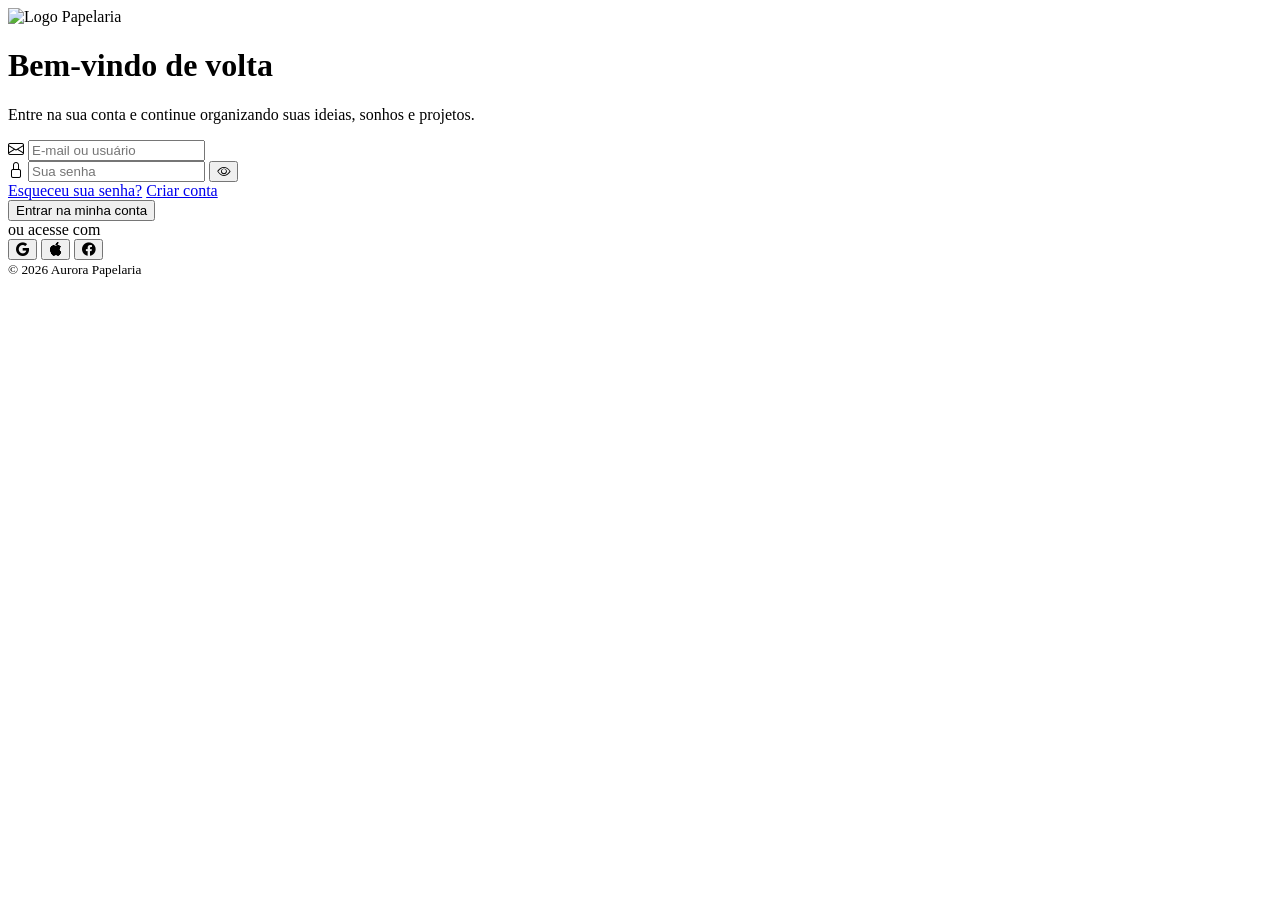
==== index.html @ 35be158d "Tela de login do Atelie - P.I" ====
<!DOCTYPE html>
<html lang="en">

<head>
    <meta charset="UTF-8">
    <meta name="viewport" content="width=device-width, initial-scale=1.0">
    <title>Login</title>
    <link rel="stylesheet" href="https://cdn.jsdelivr.net/npm/bootstrap-icons@1.10.5/font/bootstrap-icons.css">
</head>

<body>
    <main class="login-page">

        <div class="login-card">

            <!-- Logo -->
            <div class="logo-area">
                <img src="img/logo.png" alt="Logo Papelaria">
            </div>

            <!-- Título -->
            <div class="login-title">

                <h1>Bem-vindo de volta</h1>

                <p>
                    Entre na sua conta e continue organizando suas ideias,
                    sonhos e projetos.
                </p>

            </div>

            <!-- Formulário -->

            <form id="loginForm">

                <!-- Email -->

                <div class="input-group">

                    <i class="bi bi-envelope"></i>

                    <input type="email" id="email" placeholder="E-mail ou usuário" required>

                </div>

                <!-- Senha -->

                <div class="input-group">

                    <i class="bi bi-lock"></i>

                    <input type="password" id="senha" placeholder="Sua senha" required>

                    <button type="button" id="mostrarSenha" class="btn-password">

                        <i class="bi bi-eye"></i>

                    </button>

                </div>

                <!-- Links -->

                <div class="login-links">

                    <a href="#">Esqueceu sua senha?</a>

                    <a href="#">Criar conta</a>

                </div>

                <!-- Botão -->

                <button type="submit" class="btn-login">

                    Entrar na minha conta

                </button>

            </form>

            <!-- Linha -->

            <div class="divider">

                <span>ou acesse com</span>

            </div>

            <!-- Redes -->

            <div class="social-login">

                <button>

                    <i class="bi bi-google"></i>

                </button>

                <button>

                    <i class="bi bi-apple"></i>

                </button>

                <button>

                    <i class="bi bi-facebook"></i>

                </button>

            </div>

            <!-- Rodapé -->

            <div class="login-footer">

                <small>
                    © 2026 Aurora Papelaria
                </small>

            </div>

        </div>

    </main>
</body>

</html>
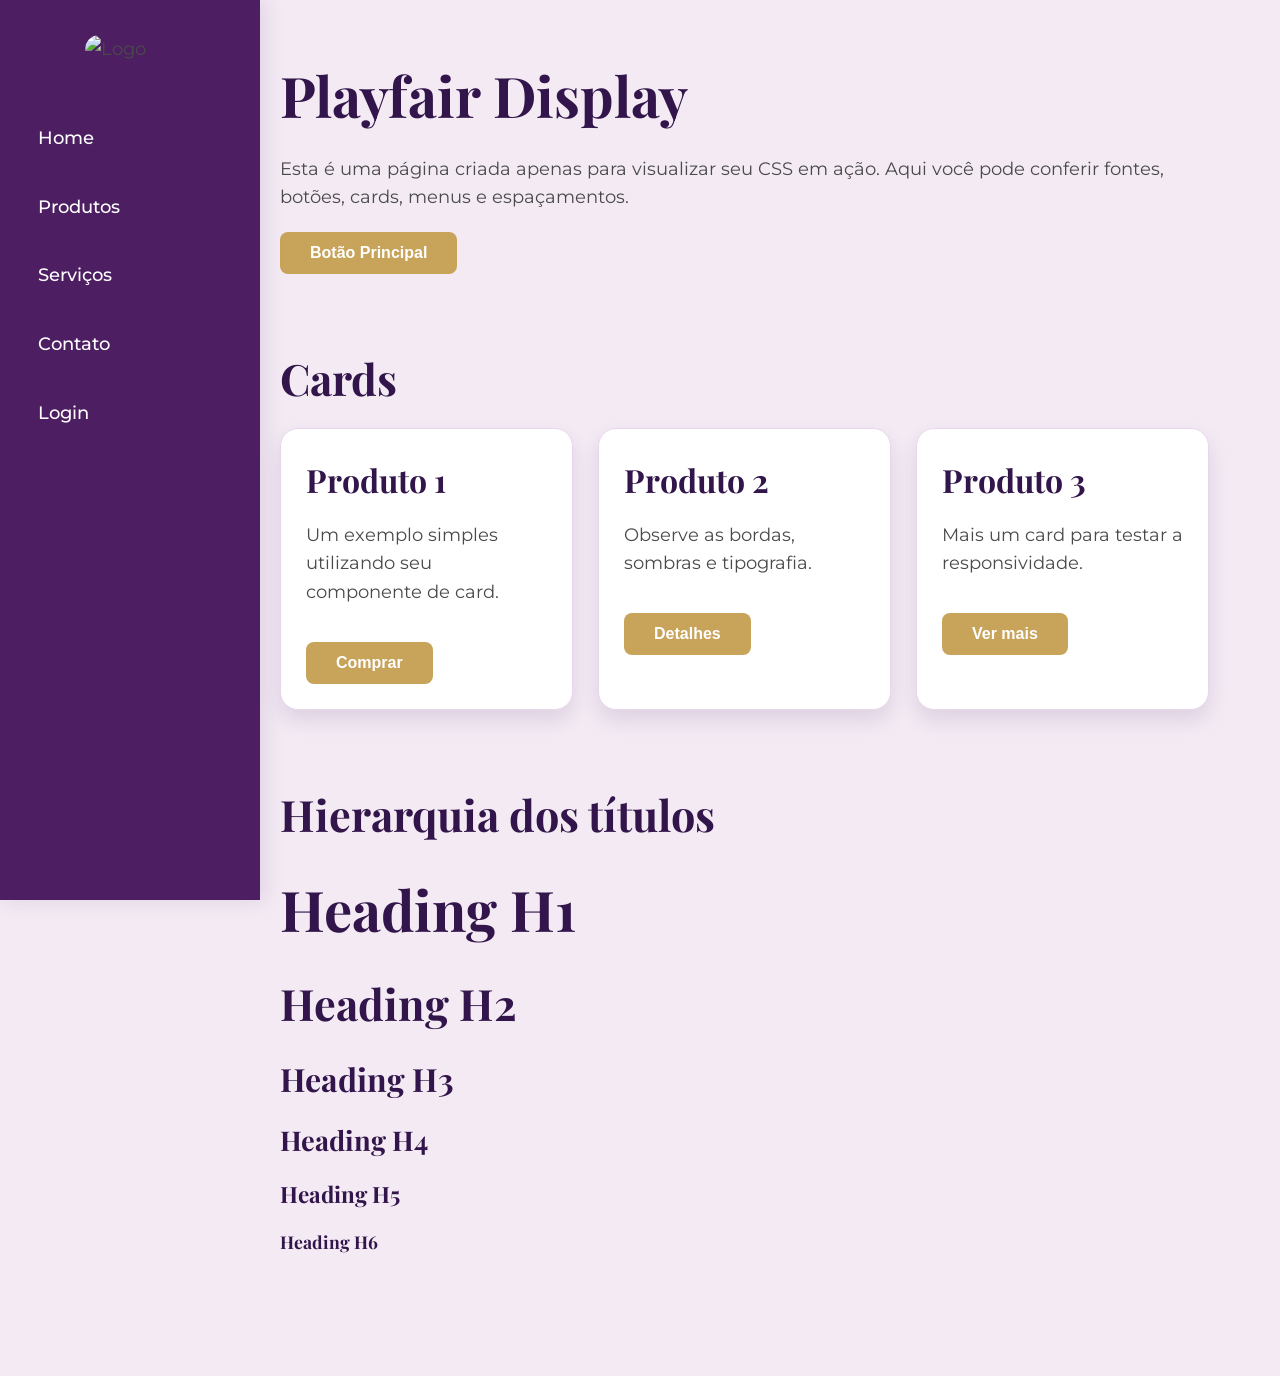
==== commit edcadf5c: "Atêlie P.I (Login)" ====
--- a/index.html
+++ b/index.html
@@ -1,130 +1,107 @@
 <!DOCTYPE html>
-<html lang="en">
-
+<html lang="pt-br">
+ 
 <head>
     <meta charset="UTF-8">
     <meta name="viewport" content="width=device-width, initial-scale=1.0">
-    <title>Login</title>
-    <link rel="stylesheet" href="https://cdn.jsdelivr.net/npm/bootstrap-icons@1.10.5/font/bootstrap-icons.css">
+    <title>Teste do CSS</title>
+    <link rel="stylesheet" href="style.css">
 </head>
-
+ 
 <body>
-    <main class="login-page">
-
-        <div class="login-card">
-
-            <!-- Logo -->
-            <div class="logo-area">
-                <img src="img/logo.png" alt="Logo Papelaria">
+ 
+    <header>
+ 
+        <nav>
+ 
+            <img class="logo" src="https://i.imgur.com/DnPA7DT.png" alt="Logo">
+ 
+            <div class="menu">
+                <a href="index.html">Home</a>
+                <a href="#">Produtos</a>
+                <a href="#">Serviços</a>
+                <a href="#">Contato</a>
+                <a href="login.html">Login</a>
             </div>
-
-            <!-- Título -->
-            <div class="login-title">
-
-                <h1>Bem-vindo de volta</h1>
-
+ 
+        </nav>
+ 
+    </header>
+ 
+    <main>
+ 
+        <div class="container">
+ 
+            <section>
+ 
+                <h1>Playfair Display</h1>
+ 
                 <p>
-                    Entre na sua conta e continue organizando suas ideias,
-                    sonhos e projetos.
+                    Esta é uma página criada apenas para visualizar seu CSS em ação.
+                    Aqui você pode conferir fontes, botões, cards, menus e espaçamentos.
                 </p>
-
-            </div>
-
-            <!-- Formulário -->
-
-            <form id="loginForm">
-
-                <!-- Email -->
-
-                <div class="input-group">
-
-                    <i class="bi bi-envelope"></i>
-
-                    <input type="email" id="email" placeholder="E-mail ou usuário" required>
-
+ 
+                <button>Botão Principal</button>
+ 
+            </section>
+ 
+            <section>
+ 
+                <h2>Cards</h2>
+ 
+                <div class="cards">
+ 
+                    <div class="card">
+                        <h3>Produto 1</h3>
+ 
+                        <p>
+                            Um exemplo simples utilizando seu componente de card.
+                        </p>
+ 
+                        <button>Comprar</button>
+                    </div>
+ 
+                    <div class="card">
+                        <h3>Produto 2</h3>
+ 
+                        <p>
+                            Observe as bordas, sombras e tipografia.
+                        </p>
+ 
+                        <button>Detalhes</button>
+                    </div>
+ 
+                    <div class="card">
+                        <h3>Produto 3</h3>
+ 
+                        <p>
+                            Mais um card para testar a responsividade.
+                        </p>
+ 
+                        <button>Ver mais</button>
+                    </div>
+ 
                 </div>
-
-                <!-- Senha -->
-
-                <div class="input-group">
-
-                    <i class="bi bi-lock"></i>
-
-                    <input type="password" id="senha" placeholder="Sua senha" required>
-
-                    <button type="button" id="mostrarSenha" class="btn-password">
-
-                        <i class="bi bi-eye"></i>
-
-                    </button>
-
-                </div>
-
-                <!-- Links -->
-
-                <div class="login-links">
-
-                    <a href="#">Esqueceu sua senha?</a>
-
-                    <a href="#">Criar conta</a>
-
-                </div>
-
-                <!-- Botão -->
-
-                <button type="submit" class="btn-login">
-
-                    Entrar na minha conta
-
-                </button>
-
-            </form>
-
-            <!-- Linha -->
-
-            <div class="divider">
-
-                <span>ou acesse com</span>
-
-            </div>
-
-            <!-- Redes -->
-
-            <div class="social-login">
-
-                <button>
-
-                    <i class="bi bi-google"></i>
-
-                </button>
-
-                <button>
-
-                    <i class="bi bi-apple"></i>
-
-                </button>
-
-                <button>
-
-                    <i class="bi bi-facebook"></i>
-
-                </button>
-
-            </div>
-
-            <!-- Rodapé -->
-
-            <div class="login-footer">
-
-                <small>
-                    © 2026 Aurora Papelaria
-                </small>
-
-            </div>
-
+ 
+            </section>
+ 
+            <section>
+ 
+                <h2>Hierarquia dos títulos</h2>
+ 
+                <h1>Heading H1</h1>
+                <h2>Heading H2</h2>
+                <h3>Heading H3</h3>
+                <h4>Heading H4</h4>
+                <h5>Heading H5</h5>
+                <h6>Heading H6</h6>
+ 
+            </section>
+ 
         </div>
-
+ 
     </main>
+ 
 </body>
-
+ 
 </html>
--- a/style.css
+++ b/style.css
@@ -0,0 +1,210 @@
+@import url('https://fonts.googleapis.com/css2?family=Montserrat:wght@300;400;500;600;700&family=Playfair+Display:wght@500;600;700&display=swap');
+ 
+:root{
+    --bg-principal:#F3EAF4;
+ 
+    --cabecalho:#4D1F62;
+    --roxo-texto:#32154A;
+    --cards:#CFAEDC;
+ 
+    --botao:#C8A35A;
+    --botao-hover:#B38E47;
+ 
+    --branco:#FFF;
+    --textinho:#4A4A4A;
+ 
+    --borda:#E8D7EC;
+    --sombra:rgba(77,31,98,.12);
+ 
+    --transition:.3s ease;
+}
+ 
+*{
+    margin:0;
+    padding:0;
+    box-sizing:border-box;
+}
+ 
+html{
+    scroll-behavior:smooth;
+}
+ 
+body{
+    background:var(--bg-principal);
+    color:var(--textinho);
+    font-family:"Montserrat",sans-serif;
+    font-size:18px;
+    line-height:1.6;
+}
+ 
+header{
+    position:fixed;
+    left:0;
+    top:0;
+    width:260px;
+    height:100vh;
+    background:var(--cabecalho);
+    box-shadow:4px 0 20px var(--sombra);
+}
+ 
+nav{
+    height:100%;
+    display:flex;
+    flex-direction:column;
+    align-items:center;
+    padding:35px 20px;
+}
+ 
+.logo{
+    width:90px;
+    margin-bottom:45px;
+    border-radius: 50px;
+}
+ 
+.menu{
+    width:100%;
+    display:flex;
+    flex-direction:column;
+    gap:10px;
+}
+ 
+.menu a{
+    color:white;
+    padding:15px 18px;
+    border-radius:12px;
+    font-weight:500;
+    transition:var(--transition);
+    text-decoration: none;
+}
+ 
+.menu a:hover{
+    background:rgba(255,255,255,.15);
+    color:var(--botao);
+    transform:translateX(8px);
+}
+ 
+main{
+    margin-left:260px;
+}
+ 
+.container{
+    width:95%;
+    padding:50px 20px;
+}
+ 
+section{
+    margin-bottom:70px;
+}
+ 
+h1,h2,h3,h4,h5,h6{
+    font-family:"Playfair Display",serif;
+    color:var(--roxo-texto);
+    margin-bottom:15px;
+}
+ 
+h1{
+    font-size:3.5rem;
+}
+ 
+h2{
+    font-size:2.7rem;
+}
+ 
+h3{
+    font-size:2rem;
+}
+ 
+h4{
+    font-size:1.7rem;
+}
+ 
+h5{
+    font-size:1.4rem;
+}
+ 
+h6{
+    font-size:1.1rem;
+}
+ 
+p{
+    margin-bottom:20px;
+}
+ 
+button{
+    background:var(--botao);
+    color:white;
+    border:none;
+    border-radius:8px;
+    padding:12px 30px;
+    cursor:pointer;
+    font-size:16px;
+    font-weight:600;
+    transition:var(--transition);
+}
+ 
+button:hover{
+    background:var(--botao-hover);
+    transform:translateY(-3px);
+}
+ 
+.cards{
+    display:grid;
+    grid-template-columns:repeat(auto-fit,minmax(260px,1fr));
+    gap:25px;
+}
+ 
+.card{
+    background:white;
+    border:1px solid var(--borda);
+    border-radius:18px;
+    box-shadow:0 10px 20px var(--sombra);
+    padding:25px;
+}
+ 
+.card button{
+    margin-top:15px;
+}
+ 
+@media(max-width:768px){
+ 
+    header{
+        position:relative;
+        width:100%;
+        height:auto;
+    }
+ 
+    nav{
+        padding:20px;
+    }
+ 
+    .logo{
+        margin-bottom:20px;
+    }
+ 
+    .menu{
+        flex-direction:row;
+        justify-content:center;
+        flex-wrap:wrap;
+    }
+ 
+    main{
+        margin-left:0;
+    }
+ 
+    .container{
+        width:92%;
+    }
+ 
+    h1{
+        font-size:2.5rem;
+    }
+ 
+    h2{
+        font-size:2rem;
+    }
+ 
+    body{
+        font-size:16px;
+    }
+ 
+}
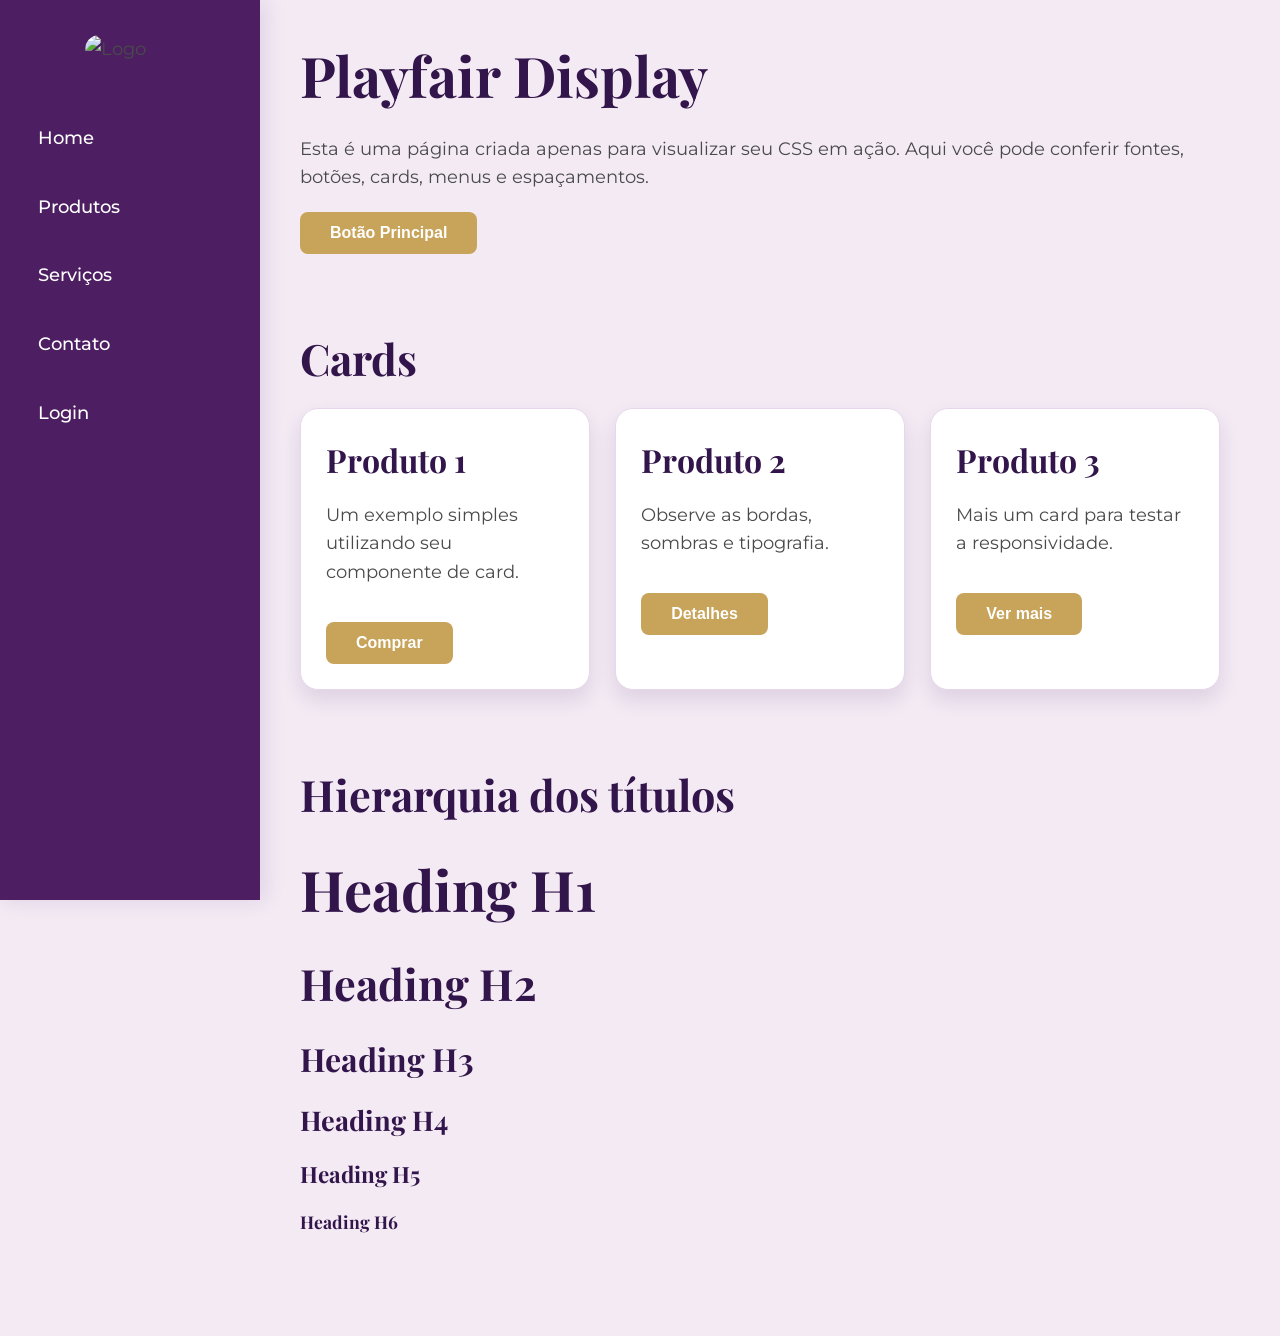
==== commit b0303cfe: "Atêlie P.I - Produtos" ====
--- a/index.html
+++ b/index.html
@@ -18,7 +18,7 @@
  
             <div class="menu">
                 <a href="index.html">Home</a>
-                <a href="#">Produtos</a>
+                <a href="produtos.html">Produtos</a>
                 <a href="#">Serviços</a>
                 <a href="#">Contato</a>
                 <a href="login.html">Login</a>
--- a/style.css
+++ b/style.css
@@ -1,210 +1,241 @@
 @import url('https://fonts.googleapis.com/css2?family=Montserrat:wght@300;400;500;600;700&family=Playfair+Display:wght@500;600;700&display=swap');
- 
-:root{
-    --bg-principal:#F3EAF4;
- 
-    --cabecalho:#4D1F62;
-    --roxo-texto:#32154A;
-    --cards:#CFAEDC;
- 
-    --botao:#C8A35A;
-    --botao-hover:#B38E47;
- 
-    --branco:#FFF;
-    --textinho:#4A4A4A;
- 
-    --borda:#E8D7EC;
-    --sombra:rgba(77,31,98,.12);
- 
-    --transition:.3s ease;
-}
- 
-*{
-    margin:0;
-    padding:0;
-    box-sizing:border-box;
-}
- 
-html{
-    scroll-behavior:smooth;
-}
- 
-body{
-    background:var(--bg-principal);
-    color:var(--textinho);
-    font-family:"Montserrat",sans-serif;
-    font-size:18px;
-    line-height:1.6;
-}
- 
-header{
-    position:fixed;
-    left:0;
-    top:0;
-    width:260px;
-    height:100vh;
-    background:var(--cabecalho);
-    box-shadow:4px 0 20px var(--sombra);
-}
- 
-nav{
-    height:100%;
-    display:flex;
-    flex-direction:column;
-    align-items:center;
-    padding:35px 20px;
-}
- 
-.logo{
-    width:90px;
-    margin-bottom:45px;
+
+:root {
+    --bg-principal: #F3EAF4;
+
+    --cabecalho: #4D1F62;
+    --roxo-texto: #32154A;
+    --cards: #CFAEDC;
+
+    --botao: #C8A35A;
+    --botao-hover: #B38E47;
+
+    --branco: #FFF;
+    --textinho: #4A4A4A;
+
+    --borda: #E8D7EC;
+    --sombra: rgba(77, 31, 98, .12);
+
+    --transition: .3s ease;
+}
+
+* {
+    margin: 0;
+    padding: 0;
+    box-sizing: border-box;
+}
+
+html {
+    scroll-behavior: smooth;
+}
+
+body {
+    background: var(--bg-principal);
+    color: var(--textinho);
+    font-family: "Montserrat", sans-serif;
+    font-size: 18px;
+    line-height: 1.6;
+}
+
+header {
+    position: fixed;
+    left: 0;
+    top: 0;
+    width: 260px;
+    height: 100vh;
+    background: var(--cabecalho);
+    box-shadow: 4px 0 20px var(--sombra);
+}
+
+nav {
+    height: 100%;
+    display: flex;
+    flex-direction: column;
+    align-items: center;
+    padding: 35px 20px;
+}
+
+.logo {
+    width: 90px;
+    margin-bottom: 45px;
     border-radius: 50px;
 }
- 
-.menu{
-    width:100%;
-    display:flex;
-    flex-direction:column;
-    gap:10px;
-}
- 
-.menu a{
-    color:white;
-    padding:15px 18px;
-    border-radius:12px;
-    font-weight:500;
-    transition:var(--transition);
+
+.menu {
+    width: 100%;
+    display: flex;
+    flex-direction: column;
+    gap: 10px;
+}
+
+.menu a {
+    color: white;
+    padding: 15px 18px;
+    border-radius: 12px;
+    font-weight: 500;
+    transition: var(--transition);
     text-decoration: none;
 }
- 
-.menu a:hover{
-    background:rgba(255,255,255,.15);
-    color:var(--botao);
-    transform:translateX(8px);
-}
- 
-main{
-    margin-left:260px;
-}
- 
-.container{
-    width:95%;
-    padding:50px 20px;
-}
- 
-section{
-    margin-bottom:70px;
-}
- 
-h1,h2,h3,h4,h5,h6{
-    font-family:"Playfair Display",serif;
-    color:var(--roxo-texto);
-    margin-bottom:15px;
-}
- 
-h1{
-    font-size:3.5rem;
-}
- 
-h2{
-    font-size:2.7rem;
-}
- 
-h3{
-    font-size:2rem;
-}
- 
-h4{
-    font-size:1.7rem;
-}
- 
-h5{
-    font-size:1.4rem;
-}
- 
-h6{
-    font-size:1.1rem;
-}
- 
-p{
-    margin-bottom:20px;
-}
- 
-button{
-    background:var(--botao);
-    color:white;
-    border:none;
-    border-radius:8px;
-    padding:12px 30px;
-    cursor:pointer;
-    font-size:16px;
-    font-weight:600;
-    transition:var(--transition);
-}
- 
-button:hover{
-    background:var(--botao-hover);
-    transform:translateY(-3px);
-}
- 
-.cards{
-    display:grid;
-    grid-template-columns:repeat(auto-fit,minmax(260px,1fr));
-    gap:25px;
-}
- 
-.card{
-    background:white;
-    border:1px solid var(--borda);
-    border-radius:18px;
-    box-shadow:0 10px 20px var(--sombra);
-    padding:25px;
-}
- 
-.card button{
-    margin-top:15px;
-}
- 
-@media(max-width:768px){
- 
-    header{
-        position:relative;
-        width:100%;
-        height:auto;
-    }
- 
-    nav{
-        padding:20px;
-    }
- 
-    .logo{
-        margin-bottom:20px;
-    }
- 
-    .menu{
-        flex-direction:row;
-        justify-content:center;
-        flex-wrap:wrap;
-    }
- 
-    main{
-        margin-left:0;
-    }
- 
-    .container{
-        width:92%;
-    }
- 
-    h1{
-        font-size:2.5rem;
-    }
- 
-    h2{
-        font-size:2rem;
-    }
- 
-    body{
-        font-size:16px;
-    }
- 
+
+.menu a:hover {
+    background: rgba(255, 255, 255, .15);
+    color: var(--botao);
+    transform: translateX(8px);
+}
+
+main {
+    margin-left: 260px;
+    padding-left: 30px;
+}
+
+.container {
+    width: 95%;
+    padding: 30px 10px;
+}
+
+section {
+    margin-bottom: 70px;
+}
+
+h1,
+h2,
+h3,
+h4,
+h5,
+h6 {
+    font-family: "Playfair Display", serif;
+    color: var(--roxo-texto);
+    margin-bottom: 15px;
+}
+
+h1 {
+    font-size: 3.5rem;
+}
+
+h2 {
+    font-size: 2.7rem;
+}
+
+h3 {
+    font-size: 2rem;
+}
+
+h4 {
+    font-size: 1.7rem;
+}
+
+h5 {
+    font-size: 1.4rem;
+}
+
+h6 {
+    font-size: 1.1rem;
+}
+
+p {
+    margin-bottom: 20px;
+}
+
+.Texto-P {
+    color: var(--branco);
+    font-size: 0.7rem;
+    margin-bottom: 30px;
+}
+
+button {
+    background: var(--botao);
+    color: white;
+    border: none;
+    border-radius: 8px;
+    padding: 12px 30px;
+    cursor: pointer;
+    font-size: 16px;
+    font-weight: 600;
+    transition: var(--transition);
+}
+
+button:hover {
+    background: var(--botao-hover);
+    transform: translateY(-3px);
+}
+
+.cards {
+    display: grid;
+    grid-template-columns: repeat(auto-fit, minmax(260px, 1fr));
+    gap: 25px;
+}
+
+.card {
+    background: white;
+    border: 1px solid var(--borda);
+    border-radius: 18px;
+    box-shadow: 0 10px 20px var(--sombra);
+    padding: 25px;
+}
+
+.card button {
+    margin-top: 15px;
+}
+
+footer {
+    margin-left: 260px;
+    background: var(--cabecalho);
+    color: var(--branco);
+    text-align: center;
+    padding: 10px;
+    border-top: 2px solid var(--botao);
+}
+
+footer p {
+    margin: 0;
+    color: var(--branco);
+    font-size: .95rem;
+}
+
+@media(max-width:768px) {
+
+    header {
+        position: relative;
+        width: 100%;
+        height: auto;
+    }
+
+    nav {
+        padding: 20px;
+    }
+
+    .logo {
+        margin-bottom: 20px;
+    }
+
+    .menu {
+        flex-direction: row;
+        justify-content: center;
+        flex-wrap: wrap;
+    }
+
+    main {
+        margin-left: 0;
+    }
+
+    .container {
+        width: 92%;
+    }
+
+    h1 {
+        font-size: 2.5rem;
+    }
+
+    h2 {
+        font-size: 2rem;
+    }
+
+    body {
+        font-size: 16px;
+    }
+
+    footer {
+        margin-left: 0;
+    }
+
 }
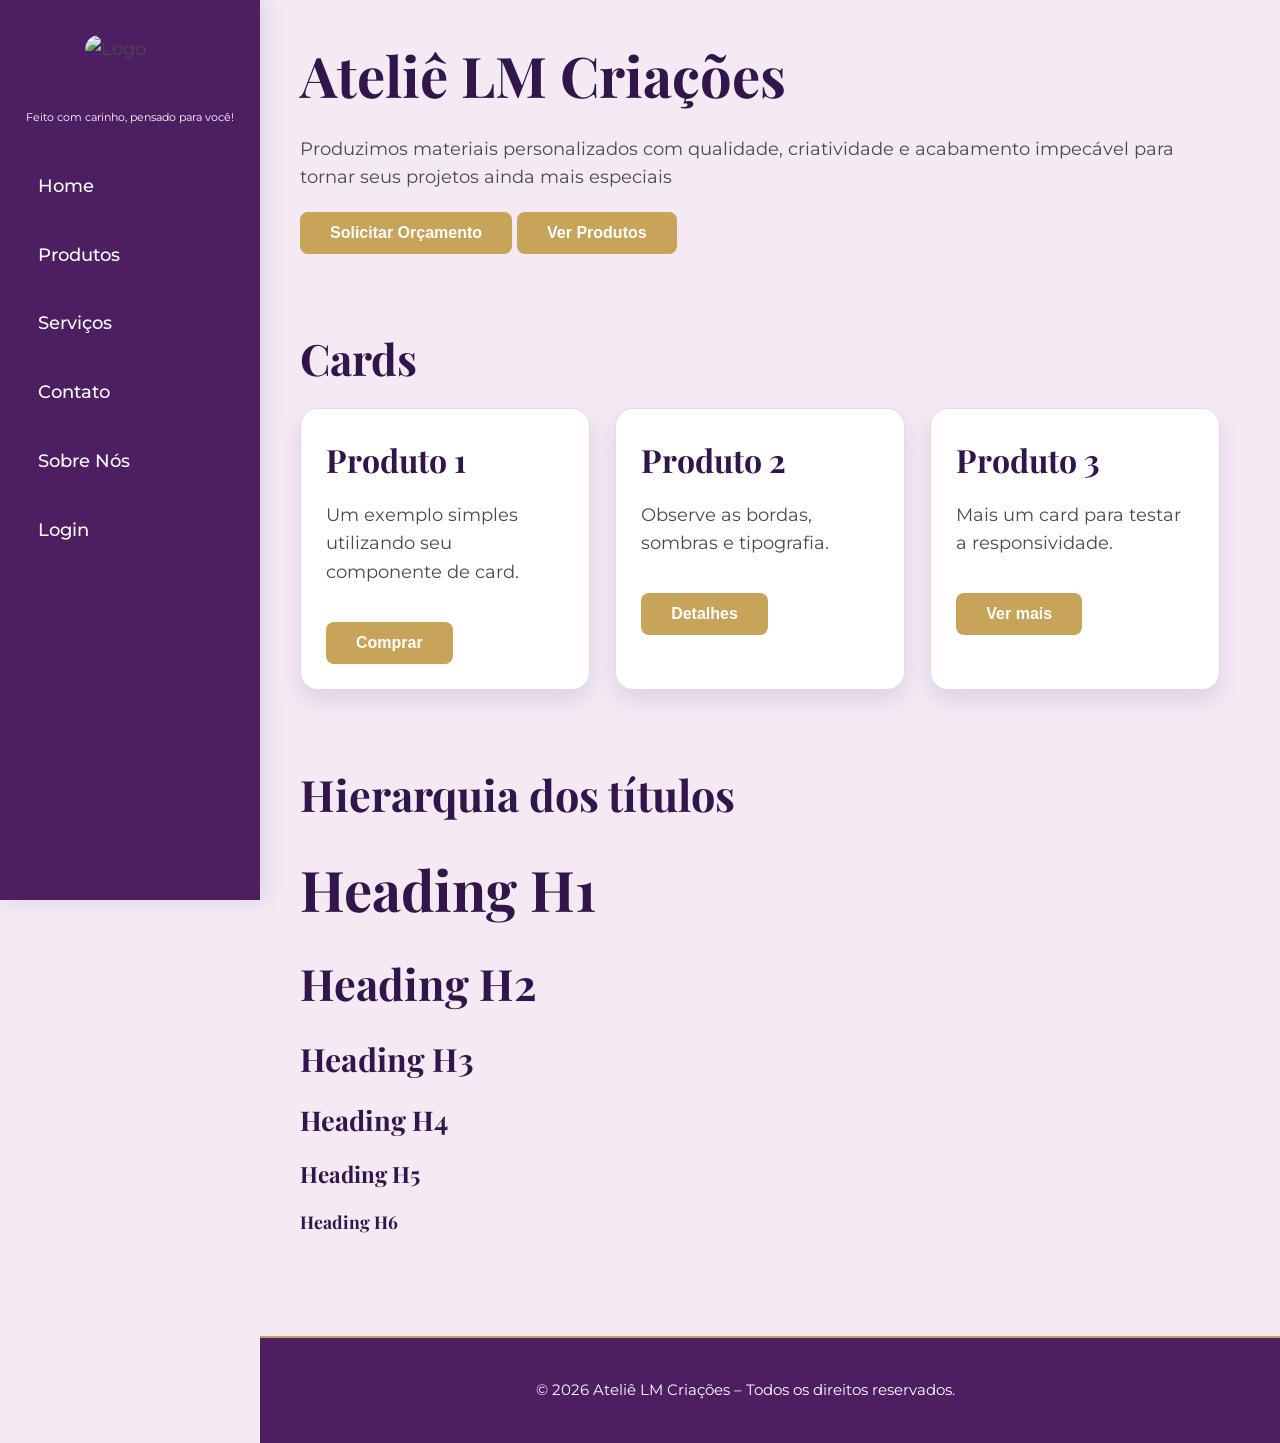
==== commit 6c871072: "Atêlie P.I - alterações nos produtos e delet no cadastro e esqueci-senha." ====
--- a/index.html
+++ b/index.html
@@ -1,107 +1,116 @@
 <!DOCTYPE html>
 <html lang="pt-br">
- 
+
 <head>
     <meta charset="UTF-8">
     <meta name="viewport" content="width=device-width, initial-scale=1.0">
     <title>Teste do CSS</title>
     <link rel="stylesheet" href="style.css">
 </head>
- 
+
 <body>
- 
+
     <header>
- 
+
         <nav>
- 
+
             <img class="logo" src="https://i.imgur.com/DnPA7DT.png" alt="Logo">
- 
+            <p class="Texto-P">Feito com carinho, pensado para você!</p>
+
             <div class="menu">
                 <a href="index.html">Home</a>
                 <a href="produtos.html">Produtos</a>
                 <a href="#">Serviços</a>
                 <a href="#">Contato</a>
-                <a href="login.html">Login</a>
+                <a href="Sobre.html">Sobre Nós</a>
+                <a href="Login.html">Login</a>
             </div>
- 
+
         </nav>
- 
+
     </header>
- 
+
     <main>
- 
+
         <div class="container">
- 
+
             <section>
- 
-                <h1>Playfair Display</h1>
- 
+
+                <h1>Ateliê LM Criações</h1>
+
                 <p>
-                    Esta é uma página criada apenas para visualizar seu CSS em ação.
-                    Aqui você pode conferir fontes, botões, cards, menus e espaçamentos.
+                    Produzimos materiais personalizados com qualidade, criatividade e acabamento impecável para tornar
+                    seus projetos ainda mais especiais
                 </p>
- 
-                <button>Botão Principal</button>
- 
+
+                <button a href="#">Solicitar Orçamento</button>
+                <button a href="#">Ver Produtos</button>
+                
             </section>
- 
+
             <section>
- 
+
                 <h2>Cards</h2>
- 
+
                 <div class="cards">
- 
+
                     <div class="card">
                         <h3>Produto 1</h3>
- 
+
                         <p>
                             Um exemplo simples utilizando seu componente de card.
                         </p>
- 
+
                         <button>Comprar</button>
                     </div>
- 
+
                     <div class="card">
                         <h3>Produto 2</h3>
- 
+
                         <p>
                             Observe as bordas, sombras e tipografia.
                         </p>
- 
+
                         <button>Detalhes</button>
                     </div>
- 
+
                     <div class="card">
                         <h3>Produto 3</h3>
- 
+
                         <p>
                             Mais um card para testar a responsividade.
                         </p>
- 
+
                         <button>Ver mais</button>
                     </div>
- 
+
                 </div>
- 
+
             </section>
- 
+
             <section>
- 
+
                 <h2>Hierarquia dos títulos</h2>
- 
+
                 <h1>Heading H1</h1>
                 <h2>Heading H2</h2>
                 <h3>Heading H3</h3>
                 <h4>Heading H4</h4>
                 <h5>Heading H5</h5>
                 <h6>Heading H6</h6>
- 
+
             </section>
- 
+
         </div>
- 
+
     </main>
- 
+
+    <footer>
+        <div class="container">
+            <p>© 2026 Ateliê LM Criações – Todos os direitos reservados.</p>
+        </div>
+    </footer>
+
 </body>
- 
+
 </html>
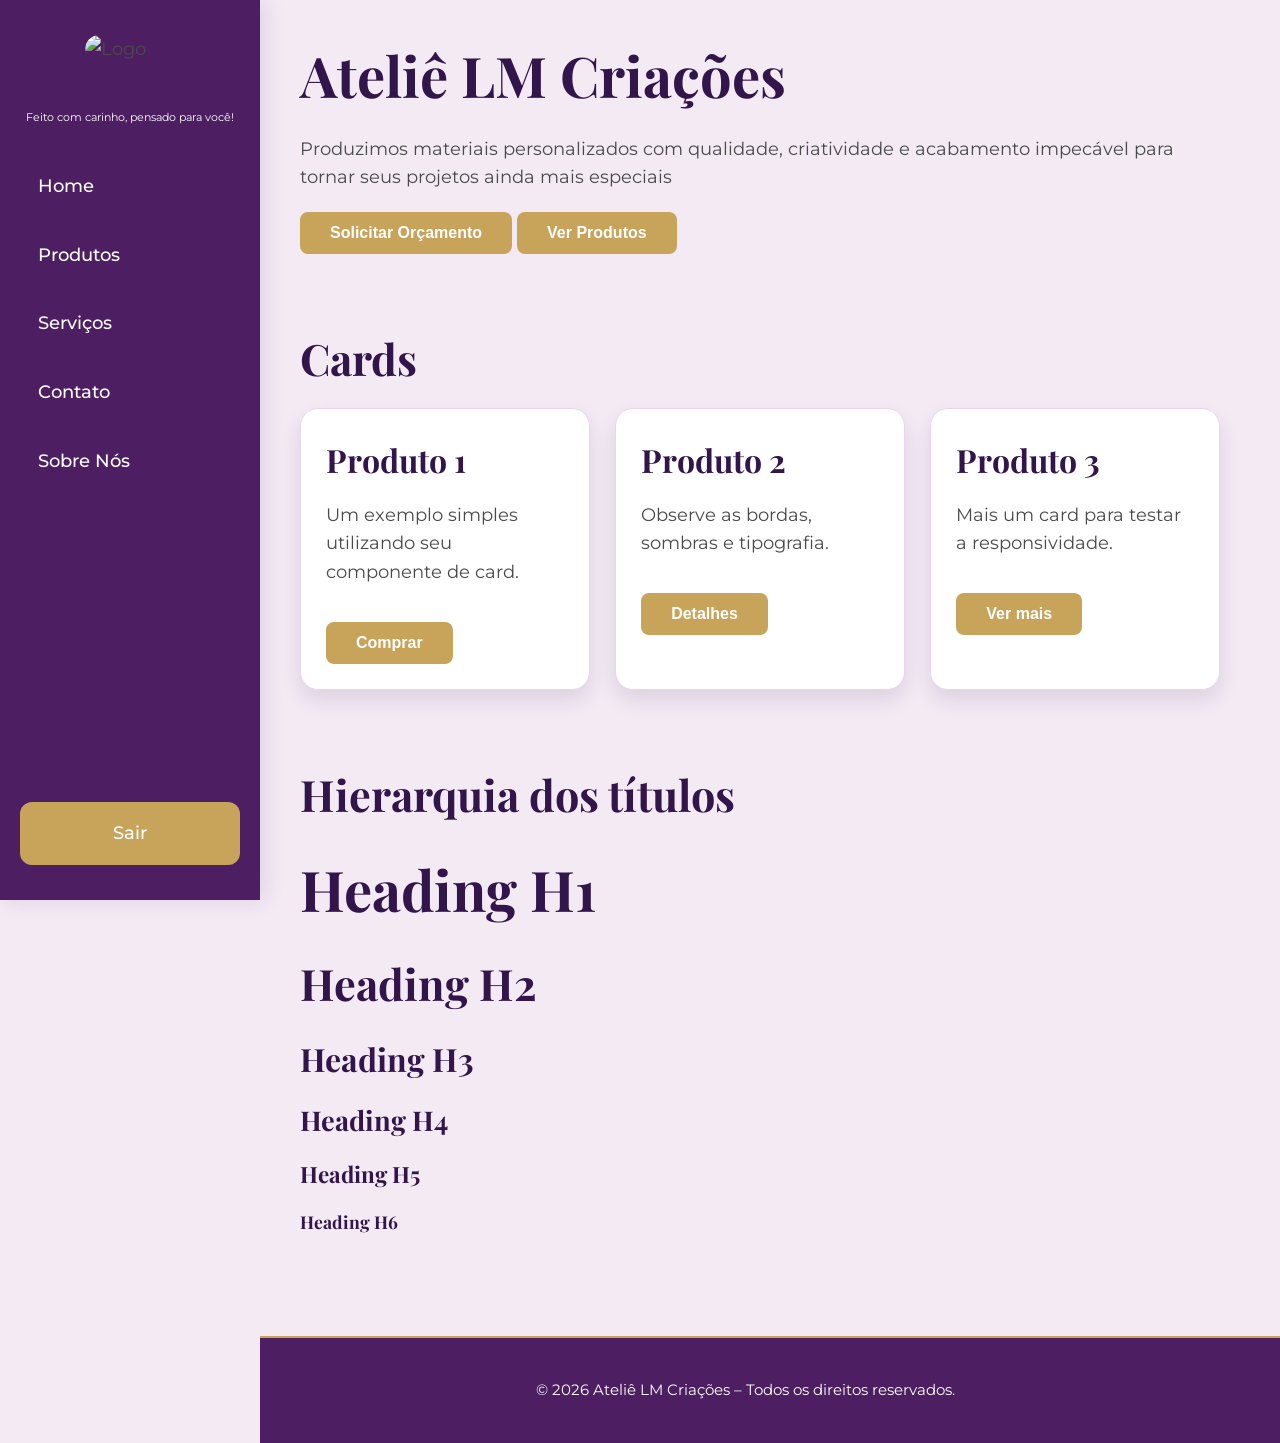
==== commit f5c7ebb2: "Algumas alterações em todas as telas." ====
--- a/index.html
+++ b/index.html
@@ -20,10 +20,10 @@
             <div class="menu">
                 <a href="index.html">Home</a>
                 <a href="produtos.html">Produtos</a>
-                <a href="#">Serviços</a>
-                <a href="#">Contato</a>
-                <a href="Sobre.html">Sobre Nós</a>
-                <a href="Login.html">Login</a>
+                <a href="servicos.html">Serviços</a>
+                <a href="contato.html">Contato</a>
+                <a href="sobre.html">Sobre Nós</a>
+                <a href="login.html" class="btn-sair">Sair</a>
             </div>
 
         </nav>
@@ -45,7 +45,7 @@
 
                 <button a href="#">Solicitar Orçamento</button>
                 <button a href="#">Ver Produtos</button>
-                
+
             </section>
 
             <section>
--- a/style.css
+++ b/style.css
@@ -66,6 +66,7 @@
     display: flex;
     flex-direction: column;
     gap: 10px;
+    flex: 1;
 }
 
 .menu a {
@@ -159,6 +160,28 @@
     transform: translateY(-3px);
 }
 
+.btn-sair {
+    margin-top: auto;
+    width: 100%;
+    padding: 15px 18px;
+    background: var(--botao);
+    color: var(--branco);
+    text-decoration: none;
+    text-align: center;
+    font-weight: 600;
+    border-radius: 12px;
+    transition: var(--transition);
+    border: 2px solid transparent;
+}
+
+.btn-sair:hover {
+    background: var(--botao-hover);
+    color: var(--branco);
+    border-color: rgba(255, 255, 255, 0.25);
+    transform: translateY(-3px);
+    box-shadow: 0 8px 18px rgba(200, 163, 90, 0.35);
+}
+
 .cards {
     display: grid;
     grid-template-columns: repeat(auto-fit, minmax(260px, 1fr));
@@ -177,6 +200,60 @@
     margin-top: 15px;
 }
 
+#servicos_main {
+    align-content: center;
+    padding: 5%;
+    padding-top: 30px;
+    display: flexbox;
+}
+
+#servicos_main h1 {
+    padding: 0;
+}
+
+.servicos {
+    display: grid;
+    grid-template-columns: repeat(auto-fit, minmax(260px, 1fr));
+    gap: 25px;
+}
+
+.card_servicos {
+    background: white;
+    border: 1px solid var(--borda);
+    border-radius: 18px;
+    box-shadow: 0 10px 20px var(--sombra);
+    padding: 25px;
+}
+
+.card_servicos:hover {
+    transform: translateY(-5px);
+    transition: var(--transition);
+}
+
+.overlay {
+    position: relative;
+    width: auto;
+    padding: 10px 0px;
+    color: white;
+    text-align: center;
+    font-size: 15px;
+    font-weight: bold;
+    opacity: 0;
+    transition: opacity 0.3s ease-in;
+    background-color: #32154ac9;
+    border-radius: 10px;
+}
+
+.card_servicos:hover .overlay {
+    opacity: 1;
+}
+
+.card_servicos img {
+    width: 100%;
+    height: auto;
+    display: block;
+}
+
 footer {
     margin-left: 260px;
     background: var(--cabecalho);
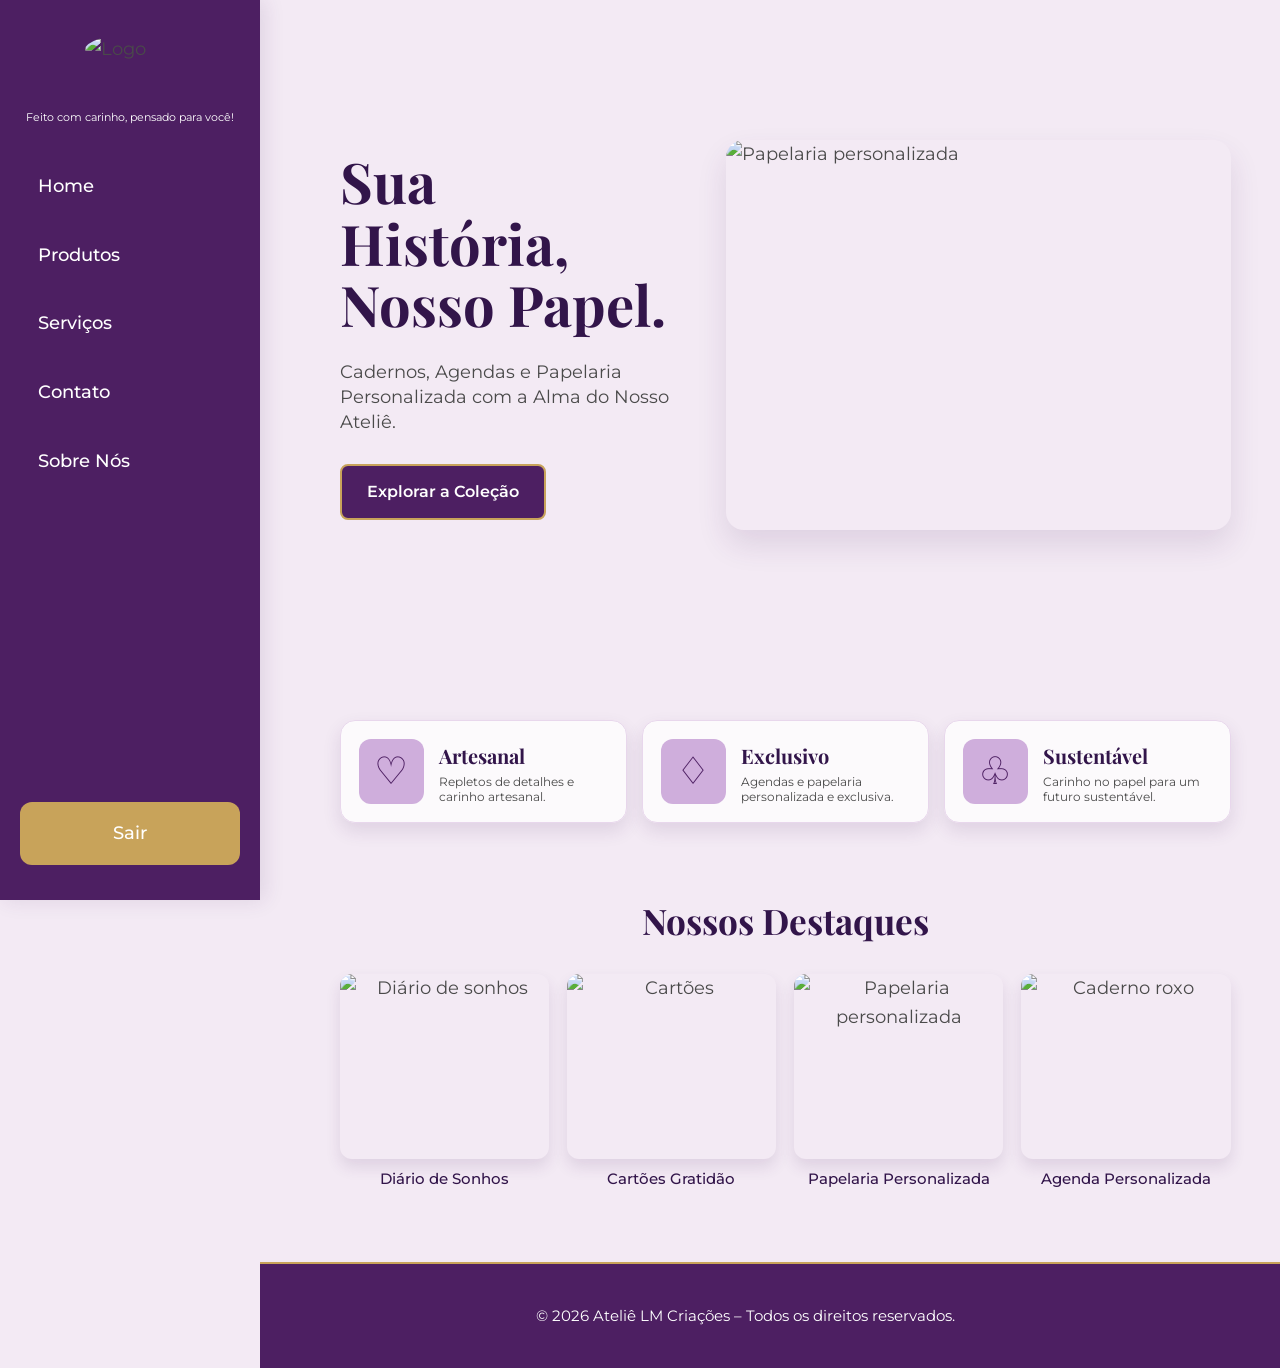
==== commit baa8c8a5: "Atualizações." ====
--- a/index.html
+++ b/index.html
@@ -4,7 +4,7 @@
 <head>
     <meta charset="UTF-8">
     <meta name="viewport" content="width=device-width, initial-scale=1.0">
-    <title>Teste do CSS</title>
+    <title>Home | LM Criações</title>
     <link rel="stylesheet" href="style.css">
 </head>
 
@@ -14,7 +14,7 @@
 
         <nav>
 
-            <img class="logo" src="https://i.imgur.com/DnPA7DT.png" alt="Logo">
+            <img class="logo" src="https://imglink.cc/cdn/tSysD6IzB-.jpg" alt="Logo">
             <p class="Texto-P">Feito com carinho, pensado para você!</p>
 
             <div class="menu">
@@ -22,7 +22,7 @@
                 <a href="produtos.html">Produtos</a>
                 <a href="servicos.html">Serviços</a>
                 <a href="contato.html">Contato</a>
-                <a href="sobre.html">Sobre Nós</a>
+                <a href="Sobre.html">Sobre Nós</a>
                 <a href="login.html" class="btn-sair">Sair</a>
             </div>
 
@@ -32,76 +32,106 @@
 
     <main>
 
-        <div class="container">
+        <section class="home-hero">
 
-            <section>
-
-                <h1>Ateliê LM Criações</h1>
+            <div class="hero-texto">
+                <h1>Sua História,<br>Nosso Papel.</h1>
 
                 <p>
-                    Produzimos materiais personalizados com qualidade, criatividade e acabamento impecável para tornar
-                    seus projetos ainda mais especiais
+                    Cadernos, Agendas e Papelaria
+                    Personalizada com a Alma do
+                    Nosso Ateliê.
                 </p>
 
-                <button a href="#">Solicitar Orçamento</button>
-                <button a href="#">Ver Produtos</button>
+                <a href="produtos.html" class="btn-colecao">
+                    Explorar a Coleção
+                </a>
+            </div>
 
-            </section>
+            <div class="hero-imagem">
+                <img src="https://images.unsplash.com/photo-1544816155-12df9643f363?auto=format&fit=crop&w=1000&q=80"
+                    alt="Papelaria personalizada">
+            </div>
 
-            <section>
+        </section>
 
-                <h2>Cards</h2>
+        <section class="diferenciais">
 
-                <div class="cards">
+            <div class="diferencial">
+                <div class="icone">♡</div>
 
-                    <div class="card">
-                        <h3>Produto 1</h3>
+                <div>
+                    <h3>Artesanal</h3>
+                    <p>
+                        Repletos de detalhes e
+                        carinho artesanal.
+                    </p>
+                </div>
+            </div>
 
-                        <p>
-                            Um exemplo simples utilizando seu componente de card.
-                        </p>
+            <div class="diferencial">
+                <div class="icone">♢</div>
 
-                        <button>Comprar</button>
-                    </div>
+                <div>
+                    <h3>Exclusivo</h3>
+                    <p>
+                        Agendas e papelaria
+                        personalizada e exclusiva.
+                    </p>
+                </div>
+            </div>
 
-                    <div class="card">
-                        <h3>Produto 2</h3>
+            <div class="diferencial">
+                <div class="icone">♧</div>
 
-                        <p>
-                            Observe as bordas, sombras e tipografia.
-                        </p>
+                <div>
+                    <h3>Sustentável</h3>
+                    <p>
+                        Carinho no papel para um
+                        futuro sustentável.
+                    </p>
+                </div>
+            </div>
 
-                        <button>Detalhes</button>
-                    </div>
+        </section>
 
-                    <div class="card">
-                        <h3>Produto 3</h3>
+        <section id="destaques" class="destaques">
 
-                        <p>
-                            Mais um card para testar a responsividade.
-                        </p>
+            <h2>Nossos Destaques</h2>
 
-                        <button>Ver mais</button>
-                    </div>
+            <div class="produtos-destaque">
 
+                <div class="produto">
+                    <img src="https://images.unsplash.com/photo-1531346878377-a5be20888e57?auto=format&fit=crop&w=600&q=80"
+                        alt="Diário de sonhos">
+
+                    <h3>Diário de Sonhos</h3>
                 </div>
 
-            </section>
+                <div class="produto">
+                    <img src="https://images.unsplash.com/photo-1517842645767-c639042777db?auto=format&fit=crop&w=600&q=80"
+                        alt="Cartões">
 
-            <section>
+                    <h3>Cartões Gratidão</h3>
+                </div>
 
-                <h2>Hierarquia dos títulos</h2>
+                <div class="produto">
+                    <img src="https://images.unsplash.com/photo-1455390582262-044cdead277a?auto=format&fit=crop&w=600&q=80"
+                        alt="Papelaria personalizada">
 
-                <h1>Heading H1</h1>
-                <h2>Heading H2</h2>
-                <h3>Heading H3</h3>
-                <h4>Heading H4</h4>
-                <h5>Heading H5</h5>
-                <h6>Heading H6</h6>
+                    <h3>Papelaria Personalizada</h3>
+                </div>
 
-            </section>
+                <div class="produto">
+                    <img src="https://images.unsplash.com/photo-1544947950-fa07a98d237f?auto=format&fit=crop&w=600&q=80"
+                        alt="Caderno roxo">
 
-        </div>
+                    <h3>Agenda Personalizada</h3>
+                </div>
+
+            </div>
+
+        </section>
 
     </main>
 
--- a/style.css
+++ b/style.css
@@ -1,21 +1,17 @@
+/* https://imglink.cc/cdn/tSysD6IzB-.jpg (Imagem da Logo)*/
 @import url('https://fonts.googleapis.com/css2?family=Montserrat:wght@300;400;500;600;700&family=Playfair+Display:wght@500;600;700&display=swap');
 
 :root {
     --bg-principal: #F3EAF4;
-
     --cabecalho: #4D1F62;
     --roxo-texto: #32154A;
     --cards: #CFAEDC;
-
+    --branco: #FFFFFF;
     --botao: #C8A35A;
     --botao-hover: #B38E47;
-
-    --branco: #FFF;
     --textinho: #4A4A4A;
-
     --borda: #E8D7EC;
     --sombra: rgba(77, 31, 98, .12);
-
     --transition: .3s ease;
 }
 
@@ -35,67 +31,6 @@
     font-family: "Montserrat", sans-serif;
     font-size: 18px;
     line-height: 1.6;
-}
-
-header {
-    position: fixed;
-    left: 0;
-    top: 0;
-    width: 260px;
-    height: 100vh;
-    background: var(--cabecalho);
-    box-shadow: 4px 0 20px var(--sombra);
-}
-
-nav {
-    height: 100%;
-    display: flex;
-    flex-direction: column;
-    align-items: center;
-    padding: 35px 20px;
-}
-
-.logo {
-    width: 90px;
-    margin-bottom: 45px;
-    border-radius: 50px;
-}
-
-.menu {
-    width: 100%;
-    display: flex;
-    flex-direction: column;
-    gap: 10px;
-    flex: 1;
-}
-
-.menu a {
-    color: white;
-    padding: 15px 18px;
-    border-radius: 12px;
-    font-weight: 500;
-    transition: var(--transition);
-    text-decoration: none;
-}
-
-.menu a:hover {
-    background: rgba(255, 255, 255, .15);
-    color: var(--botao);
-    transform: translateX(8px);
-}
-
-main {
-    margin-left: 260px;
-    padding-left: 30px;
-}
-
-.container {
-    width: 95%;
-    padding: 30px 10px;
-}
-
-section {
-    margin-bottom: 70px;
 }
 
 h1,
@@ -137,22 +72,128 @@
     margin-bottom: 20px;
 }
 
-.Texto-P {
+header {
+    position: fixed;
+    top: 0;
+    left: 0;
+    width: 260px;
+    height: 100vh;
+    background: var(--cabecalho);
+    box-shadow: 4px 0 20px var(--sombra);
+    z-index: 1000;
+}
+
+nav {
+    height: 100%;
+    display: flex;
+    flex-direction: column;
+    align-items: center;
+    padding: 35px 20px;
+}
+
+.logo {
+    width: 90px;
+    margin-bottom: 45px;
+    border-radius: 50%;
+}
+
+.menu {
+    width: 100%;
+    display: flex;
+    flex-direction: column;
+    gap: 10px;
+    flex: 1;
+}
+
+.menu a {
     color: var(--branco);
-    font-size: 0.7rem;
+    padding: 15px 18px;
+    border-radius: 12px;
+    font-weight: 500;
+    text-decoration: none;
+    transition: var(--transition);
+}
+
+.menu a:hover {
+    background: rgba(255, 255, 255, .15);
+    color: var(--botao);
+    transform: translateX(8px);
+}
+
+main {
+    margin-left: 260px;
+    padding-left: 30px;
+}
+
+.container {
+    width: 95%;
+    padding: 30px 10px;
+}
+
+section {
+    margin-bottom: 70px;
+}
+
+.home-hero {
+    width: 100%;
+    min-height: 650px;
+    display: grid;
+    grid-template-columns: .8fr 1.2fr;
+    align-items: center;
+    gap: 50px;
+    padding: 60px 5% 40px;
+}
+
+.hero-texto {
+    max-width: 450px;
+}
+
+.hero-texto h1 {
+    font-size: 3.5rem;
+    line-height: 1.1;
+    margin-bottom: 25px;
+}
+
+.hero-texto p {
+    font-size: 1.15rem;
+    line-height: 1.35;
     margin-bottom: 30px;
 }
 
-button {
+.hero-imagem {
+    width: 100%;
+    height: 390px;
+    overflow: hidden;
+    border-radius: 18px;
+    box-shadow: 0 15px 30px var(--sombra);
+}
+
+.hero-imagem img {
+    width: 100%;
+    height: 100%;
+    display: block;
+    object-fit: cover;
+    transition: var(--transition);
+}
+
+.hero-imagem:hover img {
+    transform: scale(1.03);
+}
+
+button,
+.btn-colecao {
     background: var(--botao);
-    color: white;
-    border: none;
+    color: var(--branco);
     border-radius: 8px;
-    padding: 12px 30px;
-    cursor: pointer;
     font-size: 16px;
     font-weight: 600;
+    cursor: pointer;
     transition: var(--transition);
+}
+
+button {
+    border: none;
+    padding: 12px 30px;
 }
 
 button:hover {
@@ -160,106 +201,213 @@
     transform: translateY(-3px);
 }
 
+.btn-colecao {
+    display: inline-block;
+    padding: 13px 25px;
+    border: 2px solid var(--botao);
+    text-decoration: none;
+    background: var(--cabecalho);
+}
+
+.btn-colecao:hover {
+    background: var(--botao);
+    transform: translateY(-3px);
+    box-shadow: 0 8px 18px rgba(200, 163, 90, .30);
+}
+
 .btn-sair {
+    width: 100%;
     margin-top: auto;
-    width: 100%;
     padding: 15px 18px;
     background: var(--botao);
     color: var(--branco);
+    border: 2px solid transparent;
+    border-radius: 12px;
+    text-align: center;
     text-decoration: none;
-    text-align: center;
     font-weight: 600;
-    border-radius: 12px;
     transition: var(--transition);
-    border: 2px solid transparent;
 }
 
 .btn-sair:hover {
     background: var(--botao-hover);
-    color: var(--branco);
-    border-color: rgba(255, 255, 255, 0.25);
+    border-color: rgba(255, 255, 255, .25);
     transform: translateY(-3px);
-    box-shadow: 0 8px 18px rgba(200, 163, 90, 0.35);
-}
-
-.cards {
+    box-shadow: 0 8px 18px rgba(200, 163, 90, .35);
+}
+
+.diferenciais {
+    width: 90%;
+    margin: 0 auto 70px;
     display: grid;
-    grid-template-columns: repeat(auto-fit, minmax(260px, 1fr));
-    gap: 25px;
-}
-
-.card {
-    background: white;
+    grid-template-columns: repeat(3, 1fr);
+    gap: 15px;
+}
+
+.diferencial {
+    display: flex;
+    align-items: center;
+    gap: 15px;
+    padding: 18px;
+    background: rgba(255, 255, 255, .75);
     border: 1px solid var(--borda);
-    border-radius: 18px;
-    box-shadow: 0 10px 20px var(--sombra);
-    padding: 25px;
-}
-
-.card button {
-    margin-top: 15px;
-}
-
-#servicos_main {
-    align-content: center;
-    padding: 5%;
-    padding-top: 30px;
-    display: flexbox;
-}
-
-#servicos_main h1 {
-    padding: 0;
-}
-
+    border-radius: 15px;
+    box-shadow: 0 8px 18px var(--sombra);
+    transition: var(--transition);
+}
+
+.diferencial:hover {
+    transform: translateY(-5px);
+    box-shadow: 0 12px 25px var(--sombra);
+}
+
+.icone {
+    min-width: 65px;
+    height: 65px;
+    display: flex;
+    align-items: center;
+    justify-content: center;
+    background: var(--cards);
+    color: var(--cabecalho);
+    border-radius: 12px;
+    font-family: serif;
+    font-size: 38px;
+}
+
+.diferencial h3 {
+    margin-bottom: 2px;
+    font-size: 1.25rem;
+}
+
+.diferencial p {
+    margin: 0;
+    font-size: .75rem;
+    line-height: 1.25;
+}
+
+.destaques {
+    width: 90%;
+    margin: 0 auto 70px;
+    text-align: center;
+}
+
+.destaques h2 {
+    margin-bottom: 25px;
+    font-size: 2.2rem;
+}
+
+.produtos-destaque {
+    display: grid;
+    grid-template-columns: repeat(4, 1fr);
+    gap: 18px;
+}
+
+.produto {
+    cursor: pointer;
+    transition: var(--transition);
+}
+
+.produto:hover {
+    transform: translateY(-5px);
+}
+
+.produto img {
+    width: 100%;
+    height: 185px;
+    display: block;
+    object-fit: cover;
+    margin-bottom: 8px;
+    border-radius: 12px;
+    box-shadow: 0 8px 15px var(--sombra);
+    transition: var(--transition);
+}
+
+.produto:hover img {
+    box-shadow: 0 12px 22px var(--sombra);
+}
+
+.produto h3 {
+    margin: 0;
+    color: var(--roxo-texto);
+    font-family: "Montserrat", sans-serif;
+    font-size: .95rem;
+    font-weight: 500;
+}
+
+.cards,
 .servicos {
     display: grid;
     grid-template-columns: repeat(auto-fit, minmax(260px, 1fr));
     gap: 25px;
 }
 
+.card,
 .card_servicos {
-    background: white;
+    padding: 25px;
+    background: var(--branco);
     border: 1px solid var(--borda);
     border-radius: 18px;
     box-shadow: 0 10px 20px var(--sombra);
-    padding: 25px;
+}
+
+.card button {
+    margin-top: 15px;
+}
+
+.card_servicos {
+    transition: var(--transition);
 }
 
 .card_servicos:hover {
     transform: translateY(-5px);
-    transition: var(--transition);
+}
+
+#servicos_main {
+    padding: 30px 5% 5%;
+    display: flex;
+    flex-direction: column;
+}
+
+#servicos_main h1 {
+    padding: 0;
+}
+
+.card_servicos img {
+    width: 100%;
+    height: auto;
+    display: block;
 }
 
 .overlay {
     position: relative;
     width: auto;
-    padding: 10px 0px;
-    color: white;
+    padding: 10px 0;
+    background: rgba(50, 21, 74, .79);
+    color: var(--branco);
+    border-radius: 10px;
     text-align: center;
     font-size: 15px;
     font-weight: bold;
     opacity: 0;
-    transition: opacity 0.3s ease-in;
-    background-color: #32154ac9;
-    border-radius: 10px;
+    transition: opacity var(--transition);
 }
 
 .card_servicos:hover .overlay {
     opacity: 1;
 }
 
-.card_servicos img {
-    width: 100%;
-    height: auto;
-    display: block;
+.Texto-P {
+    margin-bottom: 30px;
+    color: var(--branco);
+    font-size: .7rem;
 }
 
 footer {
     margin-left: 260px;
+    padding: 10px;
     background: var(--cabecalho);
     color: var(--branco);
     text-align: center;
-    padding: 10px;
     border-top: 2px solid var(--botao);
 }
 
@@ -269,7 +417,35 @@
     font-size: .95rem;
 }
 
-@media(max-width:768px) {
+@media (max-width: 1000px) {
+    .home-hero {
+        grid-template-columns: 1fr;
+        padding-top: 40px;
+        text-align: center;
+    }
+
+    .hero-texto {
+        max-width: 600px;
+        margin: auto;
+    }
+
+    .hero-imagem {
+        height: 350px;
+    }
+
+    .diferenciais {
+        grid-template-columns: 1fr;
+    }
+
+    .produtos-destaque {
+        grid-template-columns: repeat(2, 1fr);
+    }
+}
+
+@media (max-width: 768px) {
+    body {
+        font-size: 16px;
+    }
 
     header {
         position: relative;
@@ -293,26 +469,738 @@
 
     main {
         margin-left: 0;
+        padding-left: 0;
     }
 
     .container {
         width: 92%;
     }
 
-    h1 {
+    .home-hero {
+        padding: 30px 5%;
+    }
+
+    .hero-texto h1 {
         font-size: 2.5rem;
     }
 
-    h2 {
-        font-size: 2rem;
-    }
-
-    body {
-        font-size: 16px;
+    .hero-texto p {
+        font-size: 1rem;
+    }
+
+    .hero-imagem {
+        height: 280px;
+    }
+
+    .diferenciais {
+        width: 92%;
+    }
+
+    .produtos-destaque {
+        grid-template-columns: repeat(2, 1fr);
     }
 
     footer {
         margin-left: 0;
     }
+}
+
+/* ==============================
+
+   SOBRE
+
+================================= */
+
+.sobre-container {
+
+    width: min(1250px, 90%);
+
+    margin: 0 auto;
+
+}
+
+/* ==============================
+
+   HERO
+
+================================= */
+
+.sobre-hero {
+
+    min-height: 550px;
+
+    padding: 70px 5%;
+
+    display: grid;
+
+    grid-template-columns: .9fr 1.1fr;
+
+    align-items: center;
+
+    gap: 60px;
+
+}
+
+.sobre-titulo {
+
+    position: relative;
+
+}
+
+.sobre-detalhe,
+
+.titulo-secao span,
+
+.diferencial-conteudo>span {
+
+    display: inline-block;
+
+    margin-bottom: 12px;
+
+    color: var(--botao);
+
+    font-size: .8rem;
+
+    font-weight: 700;
+
+    letter-spacing: 2px;
+
+}
+
+.sobre-titulo h1 {
+
+    margin-bottom: 5px;
+
+    line-height: 1.1;
+
+}
+
+.sobre-titulo h2 {
+
+    margin-bottom: 15px;
+
+    color: var(--botao);
+
+    font-family: "Montserrat", sans-serif;
+
+    font-size: 1.4rem;
+
+    font-weight: 500;
+
+}
+
+.sobre-titulo p {
+
+    font-size: 1.1rem;
+
+    font-style: italic;
+
+}
+
+/* ==============================
+
+   INTRODUÇÃO
+
+================================= */
+
+.sobre-introducao {
+
+    padding: 35px;
+
+    background: rgba(255, 255, 255, .8);
+
+    border-left: 5px solid var(--botao);
+
+    border-radius: 0 20px 20px 0;
+
+    box-shadow: 0 12px 25px var(--sombra);
+
+}
+
+.sobre-introducao p:last-child {
+
+    margin-bottom: 0;
+
+}
+
+/* ==============================
+
+   TÍTULOS DE SEÇÃO
+
+================================= */
+
+.titulo-secao {
+
+    margin-bottom: 40px;
+
+    text-align: center;
+
+}
+
+.titulo-secao h2 {
+
+    margin-bottom: 8px;
+
+}
+
+.titulo-secao p {
+
+    max-width: 650px;
+
+    margin: 0 auto;
+
+}
+
+/* ==============================
+
+   SERVIÇOS
+
+================================= */
+
+.sobre-secao {
+
+    padding: 40px 5% 80px;
+
+}
+
+.sobre-servicos {
+
+    display: grid;
+
+    grid-template-columns: repeat(4, 1fr);
+
+    gap: 20px;
+
+}
+
+.sobre-card,
+
+.sobre-bloco {
+
+    background: var(--branco);
+
+    border: 1px solid var(--borda);
+
+    box-shadow: 0 8px 18px var(--sombra);
+
+}
+
+.sobre-card {
+
+    position: relative;
+
+    padding: 28px 22px;
+
+    border-radius: 18px;
+
+    overflow: hidden;
+
+    transition: var(--transition);
+
+}
+
+.sobre-card::before {
+
+    content: "";
+
+    position: absolute;
+
+    inset: 0 0 auto;
+
+    height: 4px;
+
+    background: var(--botao);
+
+    transform: scaleX(0);
+
+    transform-origin: left;
+
+    transition: var(--transition);
+
+}
+
+.sobre-card:hover {
+
+    transform: translateY(-8px);
+
+    box-shadow: 0 15px 30px var(--sombra);
+
+}
+
+.sobre-card:hover::before {
+
+    transform: scaleX(1);
+
+}
+
+.sobre-icone,
+
+.bloco-icone {
+
+    display: flex;
+
+    align-items: center;
+
+    justify-content: center;
+
+    background: var(--cards);
+
+    border-radius: 15px;
+
+}
+
+.sobre-icone {
+
+    width: 58px;
+
+    height: 58px;
+
+    margin-bottom: 18px;
+
+    font-size: 28px;
+
+}
+
+.sobre-card h3,
+
+.beneficio h3 {
+
+    font-family: "Montserrat", sans-serif;
+
+}
+
+.sobre-card h3 {
+
+    margin-bottom: 8px;
+
+    font-size: 1.15rem;
+
+}
+
+.sobre-card p {
+
+    margin: 0;
+
+    font-size: .9rem;
+
+    line-height: 1.5;
+
+}
+
+/* ==============================
+
+   DIFERENCIAL
+
+================================= */
+
+.sobre-diferencial {
+
+    width: 90%;
+
+    margin: 20px auto 80px;
+
+    padding: 50px;
+
+    display: grid;
+
+    grid-template-columns: 1.5fr .8fr;
+
+    align-items: center;
+
+    gap: 50px;
+
+    background: var(--cabecalho);
+
+    color: var(--branco);
+
+    border-radius: 25px;
+
+    box-shadow: 0 15px 30px var(--sombra);
+
+    overflow: hidden;
+
+}
+
+.diferencial-conteudo h2 {
+
+    color: var(--branco);
+
+}
+
+.diferencial-conteudo p {
+
+    color: rgba(255, 255, 255, .88);
+
+}
+
+.diferencial-frase {
+
+    padding: 25px;
+
+    text-align: center;
+
+    border: 1px solid rgba(255, 255, 255, .25);
+
+    border-radius: 18px;
+
+}
+
+.diferencial-frase span {
+
+    display: block;
+
+    height: 30px;
+
+    color: var(--botao);
+
+    font-family: "Playfair Display", serif;
+
+    font-size: 4rem;
+
+    line-height: 1;
+
+}
+
+.diferencial-frase p {
+
+    margin: 15px 0 0;
+
+    color: var(--branco);
+
+    font-family: "Playfair Display", serif;
+
+    font-size: 1.25rem;
+
+}
+
+/* ==============================
+
+   BLOCOS
+
+================================= */
+
+.sobre-duplo {
+
+    width: 90%;
+
+    margin: 0 auto 80px;
+
+    display: grid;
+
+    grid-template-columns: repeat(2, 1fr);
+
+    gap: 25px;
+
+}
+
+.sobre-bloco {
+
+    padding: 35px;
+
+    border-radius: 20px;
+
+    transition: var(--transition);
+
+}
+
+.sobre-bloco:hover {
+
+    transform: translateY(-5px);
+
+}
+
+.bloco-icone {
+
+    width: 60px;
+
+    height: 60px;
+
+    margin-bottom: 20px;
+
+    font-size: 30px;
+
+}
+
+.sobre-bloco h2 {
+
+    font-size: 2rem;
+
+}
+
+/* ==============================
+
+   BENEFÍCIOS
+
+================================= */
+
+.sobre-escolha {
+
+    padding: 20px 5% 80px;
+
+}
+
+.sobre-beneficios {
+
+    display: grid;
+
+    grid-template-columns: repeat(2, 1fr);
+
+    gap: 20px;
+
+}
+
+.beneficio {
+
+    display: flex;
+
+    align-items: flex-start;
+
+    gap: 20px;
+
+    padding: 25px;
+
+    background: rgba(255, 255, 255, .8);
+
+    border: 1px solid var(--borda);
+
+    border-radius: 18px;
+
+    transition: var(--transition);
+
+}
+
+.beneficio:hover {
+
+    transform: translateY(-5px);
+
+    box-shadow: 0 10px 22px var(--sombra);
+
+}
+
+.beneficio-icone {
+
+    min-width: 55px;
+
+    height: 55px;
+
+    display: flex;
+
+    align-items: center;
+
+    justify-content: center;
+
+    background: var(--cards);
+
+    border-radius: 14px;
+
+    font-size: 25px;
+
+}
+
+.beneficio h3 {
+
+    margin-bottom: 5px;
+
+    font-size: 1.15rem;
+
+}
+
+.beneficio p {
+
+    margin: 0;
+
+    font-size: .9rem;
+
+}
+
+/* ==============================
+
+   FINAL
+
+================================= */
+
+.sobre-final {
+
+    width: 90%;
+
+    margin: 0 auto 70px;
+
+    padding: 65px 30px;
+
+    text-align: center;
+
+    background: var(--cards);
+
+    border-radius: 25px;
+
+    box-shadow: 0 12px 25px var(--sombra);
+
+}
+
+.sobre-final h2 {
+
+    margin-bottom: 10px;
+
+}
+
+.sobre-final p {
+
+    max-width: 600px;
+
+    margin: 0 auto 25px;
+
+}
+
+/* ==============================
+
+   RESPONSIVIDADE
+
+================================= */
+
+@media (max-width: 1100px) {
+
+    .sobre-hero {
+
+        grid-template-columns: 1fr;
+
+        gap: 30px;
+
+        text-align: center;
+
+    }
+
+    .sobre-introducao {
+
+        text-align: left;
+
+    }
+
+    .sobre-servicos {
+
+        grid-template-columns: repeat(2, 1fr);
+
+    }
+
+    .sobre-diferencial {
+
+        grid-template-columns: 1fr;
+
+    }
+
+}
+
+@media (max-width: 768px) {
+
+    .sobre-hero {
+
+        padding: 40px 2%;
+
+    }
+
+    .sobre-secao,
+
+    .sobre-escolha {
+
+        padding-left: 2%;
+
+        padding-right: 2%;
+
+    }
+
+    .sobre-titulo h1 {
+
+        font-size: 2.6rem;
+
+    }
+
+    .sobre-titulo h2 {
+
+        font-size: 1.15rem;
+
+    }
+
+    .sobre-introducao {
+
+        padding: 25px;
+
+    }
+
+    .sobre-servicos,
+
+    .sobre-beneficios,
+
+    .sobre-duplo {
+
+        grid-template-columns: 1fr;
+
+    }
+
+    .sobre-secao {
+
+        padding-bottom: 60px;
+
+    }
+
+    .sobre-escolha {
+
+        padding-bottom: 60px;
+
+    }
+
+    .sobre-diferencial,
+
+    .sobre-duplo,
+
+    .sobre-final {
+
+        width: 95%;
+
+    }
+
+    .sobre-diferencial {
+
+        padding: 35px 25px;
+
+    }
+
+}
+
+@media (max-width: 500px) {
+
+    .sobre-titulo h1 {
+
+        font-size: 2.2rem;
+
+    }
+
+    .titulo-secao h2 {
+
+        font-size: 2rem;
+
+    }
+
+    .sobre-introducao {
+
+        border-left: 0;
+
+        border-top: 4px solid var(--botao);
+
+        border-radius: 0 0 18px 18px;
+
+    }
+
+    .sobre-diferencial,
+
+    .sobre-final {
+
+        border-radius: 18px;
+
+    }
+
+    .sobre-final {
+
+        padding: 45px 20px;
+
+    }
 
 }
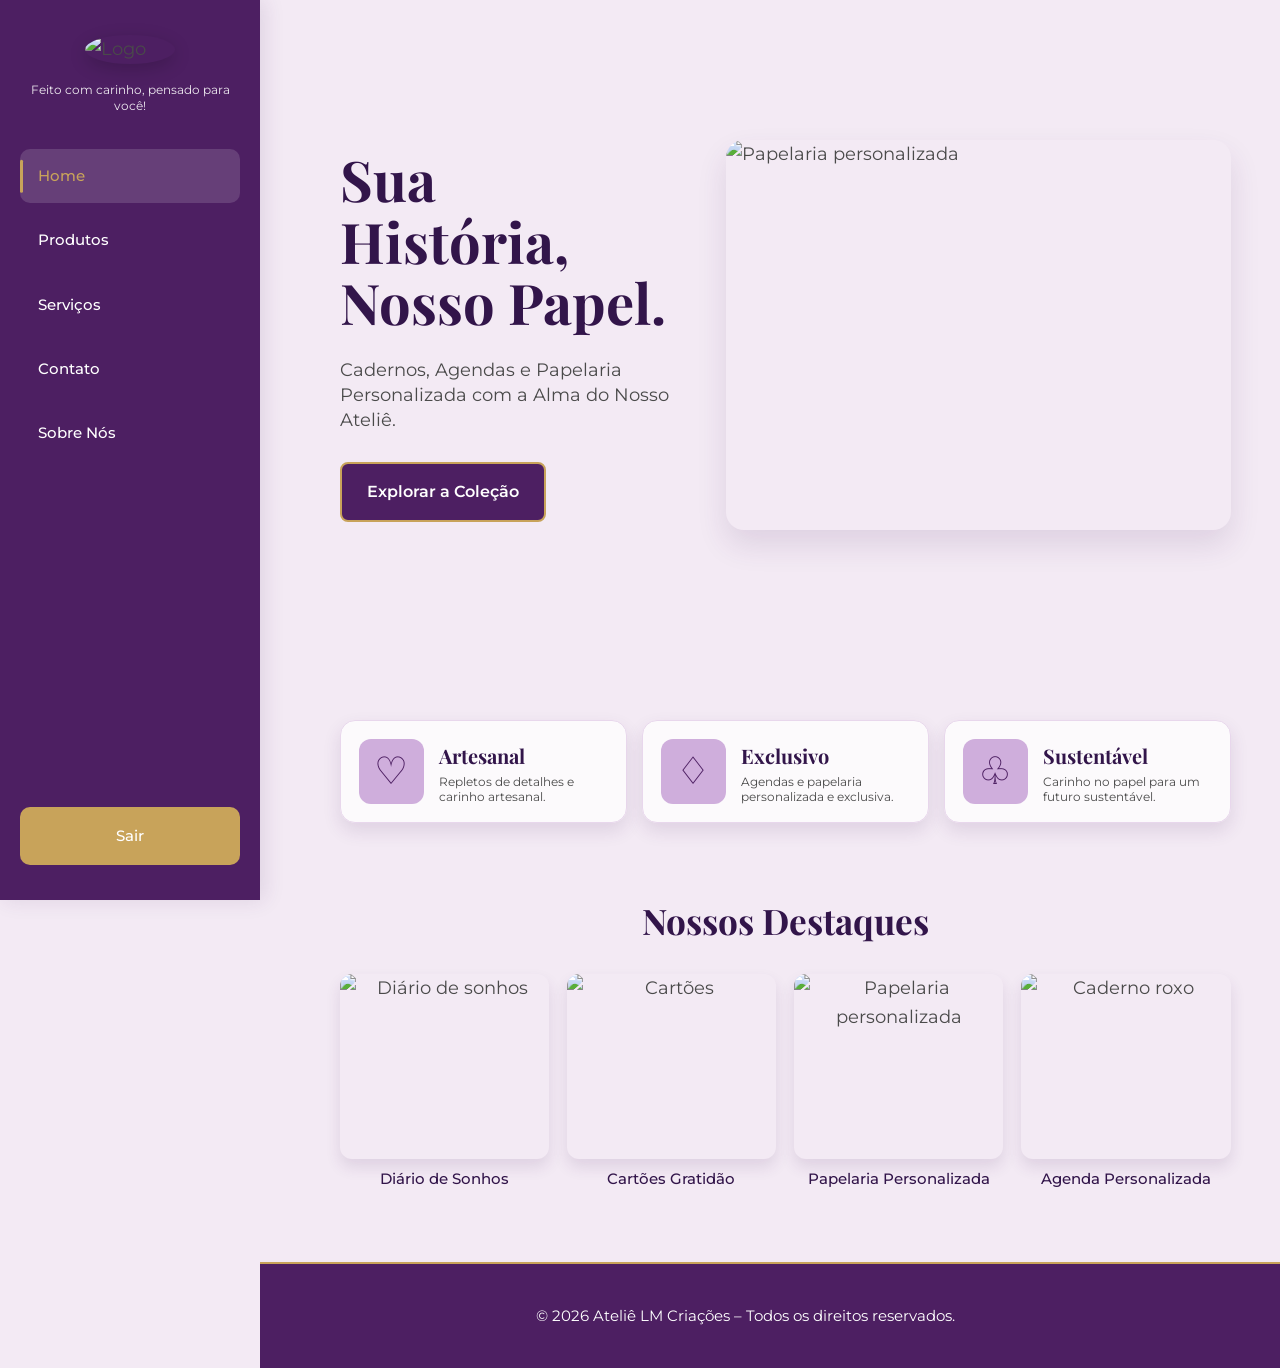
==== commit e3c686f7: "Atualizações e alterações no site." ====
--- a/index.html
+++ b/index.html
@@ -7,6 +7,35 @@
     <title>Home | LM Criações</title>
     <link rel="stylesheet" href="style.css">
 </head>
+
+<style>
+    .video-stage {
+        position: fixed;
+        inset: 0;
+
+        width: 100vw;
+        height: 100vh;
+
+        background: #000;
+
+        z-index: 9999;
+
+        display: flex;
+        justify-content: center;
+        align-items: center;
+    }
+
+    .video-stage.hidden {
+        display: none;
+    }
+
+    .video-stage video {
+        width: 100%;
+        height: 100%;
+
+        object-fit: cover;
+    }
+</style>
 
 <body>
 
@@ -18,7 +47,7 @@
             <p class="Texto-P">Feito com carinho, pensado para você!</p>
 
             <div class="menu">
-                <a href="index.html">Home</a>
+                <a href="index.html" class="ativo">Home</a>
                 <a href="produtos.html">Produtos</a>
                 <a href="servicos.html">Serviços</a>
                 <a href="contato.html">Contato</a>
@@ -141,6 +170,23 @@
         </div>
     </footer>
 
+    <div class="video-stage hidden" id="videoStage">
+
+        <video id="loginVideo" autoplay muted playsinline preload="auto">
+
+            <source
+                src="https://res.cloudinary.com/dpfxm4tb/video/upload/v1787179783/Animated_brand_logo_reveal_202608181915.mp4"
+                type="video/mp4">
+
+            Seu navegador não suporta vídeo HTML5.
+
+        </video>
+
+    </div>
+
+    <script src="https://player.vimeo.com/api/player.js"></script>
+    <script src="video-index.js"></script>
+
 </body>
 
 </html>
--- a/style.css
+++ b/style.css
@@ -1,5 +1,5 @@
 /* https://imglink.cc/cdn/tSysD6IzB-.jpg (Imagem da Logo)*/
-@import url('https://fonts.googleapis.com/css2?family=Montserrat:wght@300;400;500;600;700&family=Playfair+Display:wght@500;600;700&display=swap');
+@import url('https://fonts.googleapis.com/css2?family=Montserrat:wght@300;400;500;600;700&family=Playfair+Display:wght@500;600;700&display=swap%27');
 
 :root {
     --bg-principal: #F3EAF4;
@@ -33,6 +33,28 @@
     line-height: 1.6;
 }
 
+.body-contato {
+
+    min-height: 100vh;
+
+    background:
+        radial-gradient(circle at 80% 20%,
+            rgba(207, 174, 220, .35),
+            transparent 25%),
+        radial-gradient(circle at 20% 80%,
+            rgba(200, 163, 90, .10),
+            transparent 25%),
+        var(--bg-principal);
+
+    color: var(--textinho);
+
+    font-family: "Montserrat", sans-serif;
+
+    line-height: 1.6;
+
+}
+
+
 h1,
 h2,
 h3,
@@ -84,7 +106,7 @@
 }
 
 nav {
-    height: 100%;
+    height: 100vh;
     display: flex;
     flex-direction: column;
     align-items: center;
@@ -93,8 +115,15 @@
 
 .logo {
     width: 90px;
-    margin-bottom: 45px;
     border-radius: 50%;
+    margin-bottom: 18px;
+    box-shadow:
+        0 5px 18px rgba(0, 0, 0, .18);
+    transition: var(--transition);
+}
+
+.logo:hover {
+    transform: scale(1.06) rotate(2deg);
 }
 
 .menu {
@@ -105,19 +134,58 @@
     flex: 1;
 }
 
+
 .menu a {
+    position: relative;
     color: var(--branco);
     padding: 15px 18px;
-    border-radius: 12px;
+    border-radius: 10px;
+    text-decoration: none;
+    font-size: .95rem;
     font-weight: 500;
-    text-decoration: none;
-    transition: var(--transition);
-}
+    transition: var(--transition);
+    overflow: hidden;
+
+}
+
+.menu a::before {
+    content: "";
+    position: absolute;
+    left: 0;
+    top: 50%;
+    width: 3px;
+    height: 0;
+    background: var(--botao);
+    border-radius: 5px;
+    transform: translateY(-50%);
+    transition: var(--transition);
+
+}
+
 
 .menu a:hover {
-    background: rgba(255, 255, 255, .15);
+    background: rgba(255, 255, 255, .10);
     color: var(--botao);
     transform: translateX(8px);
+
+}
+
+
+.menu a:hover::before {
+    height: 60%;
+
+}
+
+.menu a.ativo {
+    background: rgba(255, 255, 255, .14);
+    color: var(--botao);
+
+}
+
+
+.menu a.ativo::before {
+    height: 60%;
+
 }
 
 main {
@@ -125,13 +193,157 @@
     padding-left: 30px;
 }
 
+.box {
+    min-height: calc(100vh - 55px);
+    display: flex;
+    justify-content: center;
+    align-items: center;
+    padding: 55px 35px;
+}
+
+
+.conteudo {
+    width: 100%;
+    max-width: 1100px;
+}
+
+.titulo {
+    text-align: center;
+    margin-bottom: 42px;
+    animation: aparecer .7s ease;
+}
+
+
+.titulo span {
+    display: block;
+    color: var(--botao);
+    font-size: .75rem;
+    font-weight: 700;
+    letter-spacing: 3px;
+    margin-bottom: 8px;
+}
+
+
+.titulo h1 {
+    position: relative;
+    display: inline-block;
+    color: var(--roxo-texto);
+    font-family: "Playfair Display", serif;
+    font-size: clamp(2rem, 4vw, 3rem);
+    margin-bottom: 12px;
+}
+
+.titulo h1::after {
+    content: "";
+    position: absolute;
+    left: 50%;
+    bottom: -8px;
+    width: 55px;
+    height: 3px;
+    background: var(--botao);
+    border-radius: 10px;
+    transform: translateX(-50%);
+}
+
+
+.titulo p {
+    max-width: 600px;
+    margin: 0 auto;
+    color: var(--textinho);
+    font-size: .95rem;
+}
+
 .container {
     width: 95%;
     padding: 30px 10px;
 }
 
+.cont {
+    display: grid;
+    grid-template-columns: repeat(3, 1fr);
+    gap: 22px;
+}
+
 section {
     margin-bottom: 70px;
+}
+
+.sect {
+    position: relative;
+    min-height: 220px;
+    padding: 28px 22px;
+    background: rgba(255, 255, 255, .95);
+    border: 1px solid var(--borda);
+    border-radius: 18px;
+    box-shadow:
+        0 8px 20px var(--sombra);
+
+    display: flex;
+    flex-direction: column;
+    justify-content: center;
+    align-items: center;
+    text-align: center;
+    transition:
+        transform .3s ease,
+        box-shadow .3s ease,
+        border-color .3s ease;
+
+    overflow: hidden;
+    animation: subir .7s ease both;
+}
+
+.sect::before {
+    content: "";
+    position: absolute;
+    top: 0;
+    left: 0;
+    width: 100%;
+    height: 3px;
+    background:
+        linear-gradient(90deg,
+            var(--botao),
+            var(--cabecalho));
+
+    transform: scaleX(0);
+    transform-origin: center;
+    transition: var(--transition);
+}
+
+
+.sect:hover {
+    transform: translateY(-8px);
+    border-color: var(--roxo-claro);
+    box-shadow:
+        0 16px 32px rgba(77, 31, 98, .17);
+}
+
+
+.sect:hover::before {
+    transform: scaleX(1);
+}
+
+.sect:nth-child(1) {
+    animation-delay: .05s;
+}
+
+.sect:nth-child(2) {
+    animation-delay: .10s;
+}
+
+.sect:nth-child(3) {
+    animation-delay: .15s;
+}
+
+.sect:nth-child(4) {
+    animation-delay: .20s;
+}
+
+.sect:nth-child(5) {
+    animation-delay: .25s;
+}
+
+.sect:nth-child(6) {
+    animation-delay: .30s;
 }
 
 .home-hero {
@@ -203,7 +415,7 @@
 
 .btn-colecao {
     display: inline-block;
-    padding: 13px 25px;
+    padding: 15px 25px;
     border: 2px solid var(--botao);
     text-decoration: none;
     background: var(--cabecalho);
@@ -274,6 +486,46 @@
     font-size: 38px;
 }
 
+.icon {
+    width: 54px;
+    height: 54px;
+    display: flex;
+    align-items: center;
+    justify-content: center;
+    margin-bottom: 15px;
+    background:
+        linear-gradient(135deg,
+            var(--bg-principal),
+            #E9D8ED);
+
+    border: 1px solid var(--borda);
+    border-radius: 50%;
+    font-size: 23px;
+    transition: var(--transition);
+}
+
+
+.sect:hover .icone {
+    transform:
+        scale(1.1) rotate(4deg);
+    box-shadow:
+        0 5px 12px var(--sombra);
+}
+
+.sect h3 {
+    color: var(--roxo-texto);
+    font-family: "Playfair Display", serif;
+    font-size: 1.25rem;
+    margin-bottom: 10px;
+}
+
+
+.sect p {
+    color: var(--textinho);
+    font-size: .9rem;
+    margin-bottom: 4px;
+}
+
 .diferencial h3 {
     margin-bottom: 2px;
     font-size: 1.25rem;
@@ -334,7 +586,6 @@
     font-weight: 500;
 }
 
-.cards,
 .servicos {
     display: grid;
     grid-template-columns: repeat(auto-fit, minmax(260px, 1fr));
@@ -374,7 +625,9 @@
 
 .card_servicos img {
     width: 100%;
-    height: auto;
+    height: 180px;
+    object-fit: cover;
+    object-position: center;
     display: block;
 }
 
@@ -397,10 +650,14 @@
 }
 
 .Texto-P {
-    margin-bottom: 30px;
     color: var(--branco);
-    font-size: .7rem;
-}
+    font-size: .72rem;
+    text-align: center;
+    line-height: 1.4;
+    margin-bottom: 35px;
+    opacity: .9;
+}
+
 
 footer {
     margin-left: 260px;
@@ -505,702 +762,399 @@
     }
 }
 
-/* ==============================
-
-   SOBRE
-
-================================= */
+@media (max-width: 500px) {
+    .produtos-destaque {
+        grid-template-columns: 1fr;
+    }
+
+    .produto img {
+        height: 220px;
+    }
+}
 
 .sobre-container {
-
     width: min(1250px, 90%);
-
     margin: 0 auto;
-
-}
-
-/* ==============================
-
-   HERO
-
-================================= */
+}
 
 .sobre-hero {
-
     min-height: 550px;
-
     padding: 70px 5%;
-
     display: grid;
-
     grid-template-columns: .9fr 1.1fr;
-
     align-items: center;
-
     gap: 60px;
-
 }
 
 .sobre-titulo {
-
     position: relative;
-
 }
 
 .sobre-detalhe,
-
 .titulo-secao span,
-
 .diferencial-conteudo>span {
-
     display: inline-block;
-
     margin-bottom: 12px;
-
     color: var(--botao);
-
     font-size: .8rem;
-
     font-weight: 700;
-
     letter-spacing: 2px;
-
 }
 
 .sobre-titulo h1 {
-
     margin-bottom: 5px;
-
     line-height: 1.1;
-
 }
 
 .sobre-titulo h2 {
-
     margin-bottom: 15px;
-
     color: var(--botao);
-
     font-family: "Montserrat", sans-serif;
-
     font-size: 1.4rem;
-
     font-weight: 500;
-
 }
 
 .sobre-titulo p {
-
     font-size: 1.1rem;
-
     font-style: italic;
-
-}
-
-/* ==============================
-
-   INTRODUÇÃO
-
-================================= */
+}
 
 .sobre-introducao {
-
     padding: 35px;
-
     background: rgba(255, 255, 255, .8);
-
     border-left: 5px solid var(--botao);
-
     border-radius: 0 20px 20px 0;
-
     box-shadow: 0 12px 25px var(--sombra);
-
 }
 
 .sobre-introducao p:last-child {
-
     margin-bottom: 0;
-
-}
-
-/* ==============================
-
-   TÍTULOS DE SEÇÃO
-
-================================= */
+}
 
 .titulo-secao {
-
     margin-bottom: 40px;
-
     text-align: center;
-
 }
 
 .titulo-secao h2 {
-
     margin-bottom: 8px;
-
 }
 
 .titulo-secao p {
-
     max-width: 650px;
-
     margin: 0 auto;
-
-}
-
-/* ==============================
-
-   SERVIÇOS
-
-================================= */
+}
 
 .sobre-secao {
-
     padding: 40px 5% 80px;
-
 }
 
 .sobre-servicos {
-
     display: grid;
-
     grid-template-columns: repeat(4, 1fr);
-
     gap: 20px;
-
 }
 
 .sobre-card,
-
 .sobre-bloco {
-
     background: var(--branco);
-
     border: 1px solid var(--borda);
-
     box-shadow: 0 8px 18px var(--sombra);
-
 }
 
 .sobre-card {
-
     position: relative;
-
     padding: 28px 22px;
-
     border-radius: 18px;
-
     overflow: hidden;
-
-    transition: var(--transition);
-
+    transition: var(--transition);
 }
 
 .sobre-card::before {
-
     content: "";
-
     position: absolute;
-
     inset: 0 0 auto;
-
     height: 4px;
-
     background: var(--botao);
-
     transform: scaleX(0);
-
     transform-origin: left;
-
-    transition: var(--transition);
-
+    transition: var(--transition);
 }
 
 .sobre-card:hover {
-
     transform: translateY(-8px);
-
     box-shadow: 0 15px 30px var(--sombra);
-
 }
 
 .sobre-card:hover::before {
-
     transform: scaleX(1);
-
 }
 
 .sobre-icone,
-
 .bloco-icone {
-
     display: flex;
-
     align-items: center;
-
     justify-content: center;
-
     background: var(--cards);
-
     border-radius: 15px;
-
 }
 
 .sobre-icone {
-
     width: 58px;
-
     height: 58px;
-
     margin-bottom: 18px;
-
     font-size: 28px;
-
 }
 
 .sobre-card h3,
-
 .beneficio h3 {
-
     font-family: "Montserrat", sans-serif;
-
 }
 
 .sobre-card h3 {
-
     margin-bottom: 8px;
-
     font-size: 1.15rem;
-
 }
 
 .sobre-card p {
-
     margin: 0;
-
     font-size: .9rem;
-
     line-height: 1.5;
-
-}
-
-/* ==============================
-
-   DIFERENCIAL
-
-================================= */
+}
 
 .sobre-diferencial {
-
     width: 90%;
-
     margin: 20px auto 80px;
-
     padding: 50px;
-
     display: grid;
-
     grid-template-columns: 1.5fr .8fr;
-
     align-items: center;
-
     gap: 50px;
-
     background: var(--cabecalho);
-
     color: var(--branco);
-
     border-radius: 25px;
-
     box-shadow: 0 15px 30px var(--sombra);
-
     overflow: hidden;
-
 }
 
 .diferencial-conteudo h2 {
-
     color: var(--branco);
-
 }
 
 .diferencial-conteudo p {
-
     color: rgba(255, 255, 255, .88);
-
 }
 
 .diferencial-frase {
-
     padding: 25px;
-
     text-align: center;
-
     border: 1px solid rgba(255, 255, 255, .25);
-
     border-radius: 18px;
-
 }
 
 .diferencial-frase span {
-
     display: block;
-
     height: 30px;
-
     color: var(--botao);
-
     font-family: "Playfair Display", serif;
-
     font-size: 4rem;
-
     line-height: 1;
-
 }
 
 .diferencial-frase p {
-
     margin: 15px 0 0;
-
     color: var(--branco);
-
     font-family: "Playfair Display", serif;
-
     font-size: 1.25rem;
-
-}
-
-/* ==============================
-
-   BLOCOS
-
-================================= */
+}
 
 .sobre-duplo {
-
     width: 90%;
-
     margin: 0 auto 80px;
-
     display: grid;
-
     grid-template-columns: repeat(2, 1fr);
-
     gap: 25px;
-
 }
 
 .sobre-bloco {
-
     padding: 35px;
-
     border-radius: 20px;
-
-    transition: var(--transition);
-
+    transition: var(--transition);
 }
 
 .sobre-bloco:hover {
-
     transform: translateY(-5px);
-
 }
 
 .bloco-icone {
-
     width: 60px;
-
     height: 60px;
-
     margin-bottom: 20px;
-
     font-size: 30px;
-
 }
 
 .sobre-bloco h2 {
-
     font-size: 2rem;
-
-}
-
-/* ==============================
-
-   BENEFÍCIOS
-
-================================= */
+}
 
 .sobre-escolha {
-
     padding: 20px 5% 80px;
-
 }
 
 .sobre-beneficios {
-
     display: grid;
-
     grid-template-columns: repeat(2, 1fr);
-
     gap: 20px;
-
 }
 
 .beneficio {
-
     display: flex;
-
     align-items: flex-start;
-
     gap: 20px;
-
     padding: 25px;
-
     background: rgba(255, 255, 255, .8);
-
     border: 1px solid var(--borda);
-
     border-radius: 18px;
-
-    transition: var(--transition);
-
+    transition: var(--transition);
 }
 
 .beneficio:hover {
-
     transform: translateY(-5px);
-
     box-shadow: 0 10px 22px var(--sombra);
-
 }
 
 .beneficio-icone {
-
     min-width: 55px;
-
     height: 55px;
-
     display: flex;
-
     align-items: center;
-
     justify-content: center;
-
     background: var(--cards);
-
     border-radius: 14px;
-
     font-size: 25px;
-
 }
 
 .beneficio h3 {
-
     margin-bottom: 5px;
-
     font-size: 1.15rem;
-
 }
 
 .beneficio p {
-
     margin: 0;
-
     font-size: .9rem;
-
-}
-
-/* ==============================
-
-   FINAL
-
-================================= */
+}
 
 .sobre-final {
-
     width: 90%;
-
     margin: 0 auto 70px;
-
     padding: 65px 30px;
-
     text-align: center;
-
     background: var(--cards);
-
     border-radius: 25px;
-
     box-shadow: 0 12px 25px var(--sombra);
-
 }
 
 .sobre-final h2 {
-
     margin-bottom: 10px;
-
 }
 
 .sobre-final p {
-
     max-width: 600px;
-
     margin: 0 auto 25px;
-
-}
-
-/* ==============================
-
-   RESPONSIVIDADE
-
-================================= */
+}
 
 @media (max-width: 1100px) {
 
     .sobre-hero {
-
         grid-template-columns: 1fr;
-
         gap: 30px;
-
         text-align: center;
-
     }
 
     .sobre-introducao {
-
         text-align: left;
-
     }
 
     .sobre-servicos {
-
         grid-template-columns: repeat(2, 1fr);
-
     }
 
     .sobre-diferencial {
-
         grid-template-columns: 1fr;
-
-    }
-
+    }
 }
 
 @media (max-width: 768px) {
 
     .sobre-hero {
-
         padding: 40px 2%;
-
     }
 
     .sobre-secao,
-
     .sobre-escolha {
-
         padding-left: 2%;
-
         padding-right: 2%;
-
     }
 
     .sobre-titulo h1 {
-
         font-size: 2.6rem;
-
     }
 
     .sobre-titulo h2 {
-
         font-size: 1.15rem;
-
     }
 
     .sobre-introducao {
-
         padding: 25px;
-
     }
 
     .sobre-servicos,
-
     .sobre-beneficios,
-
     .sobre-duplo {
-
         grid-template-columns: 1fr;
-
     }
 
     .sobre-secao {
-
         padding-bottom: 60px;
-
     }
 
     .sobre-escolha {
-
         padding-bottom: 60px;
-
     }
 
     .sobre-diferencial,
-
     .sobre-duplo,
-
     .sobre-final {
-
         width: 95%;
-
     }
 
     .sobre-diferencial {
-
         padding: 35px 25px;
-
-    }
-
+    }
 }
 
 @media (max-width: 500px) {
 
     .sobre-titulo h1 {
-
         font-size: 2.2rem;
-
     }
 
     .titulo-secao h2 {
-
         font-size: 2rem;
-
     }
 
     .sobre-introducao {
-
         border-left: 0;
-
         border-top: 4px solid var(--botao);
-
         border-radius: 0 0 18px 18px;
-
     }
 
     .sobre-diferencial,
-
     .sobre-final {
-
         border-radius: 18px;
-
     }
 
     .sobre-final {
-
         padding: 45px 20px;
-
-    }
-
+    }
 }
